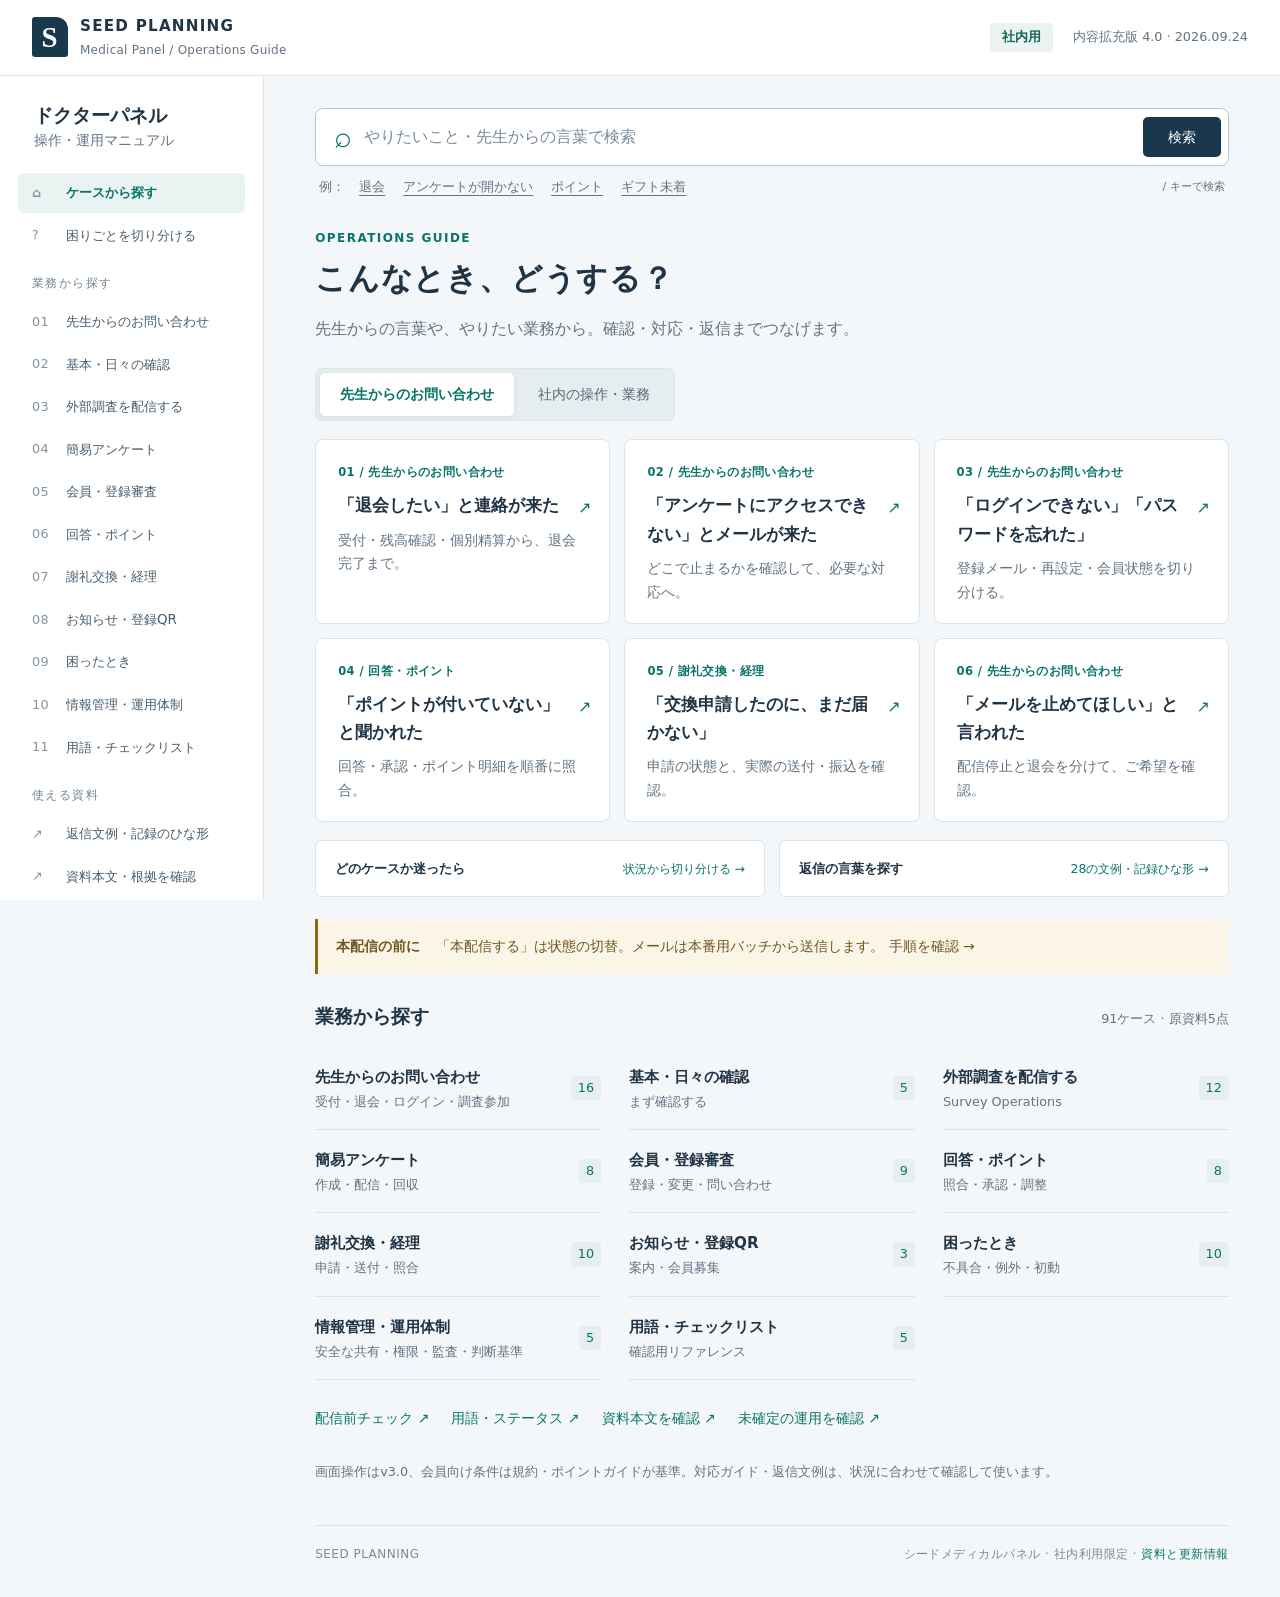
==== index.html @ 2ebb80e1 "Add files via upload" ====
<!doctype html>
<html lang="ja"><head><meta charset="utf-8"><meta name="viewport" content="width=device-width, initial-scale=1"><meta name="robots" content="noindex,nofollow"><meta name="referrer" content="no-referrer"><title>ドクターパネル｜社内操作・運用マニュアル</title><meta name="description" content="先生からの問い合わせと日々の業務を、確認・対応・返信・完了までつなぐ社内マニュアル。"><link rel="icon" type="image/svg+xml" href="data:image/svg+xml,%3Csvg xmlns='http://www.w3.org/2000/svg' viewBox='0 0 32 32'%3E%3Crect width='32' height='32' rx='7' fill='%231b3549'/%3E%3Cpath d='M7 8h7l2 2 2-2h7v17h-7l-2 2-2-2H7z' fill='white'/%3E%3C/svg%3E"><link rel="stylesheet" href="styles.css?v=4"><script src="content.js?v=4" defer></script><script src="sources.js?v=4" defer></script><script src="app.js?v=4" defer></script></head>
<body><a class="skip" href="#main">本文へ移動</a><header class="topbar"><a href="#" class="brand"><span class="brand-mark" aria-hidden="true">S</span><span>SEED PLANNING<small>Medical Panel / Operations Guide</small></span></a><div class="topright"><span class="internal">社内用</span><span class="version">内容拡充版 4.0 · 2026.09.24</span><button id="menu" class="iconbutton" aria-label="業務メニューを開く" aria-controls="sidebar" aria-expanded="false">☰</button></div></header>
<button id="menu-shade" aria-label="メニューを閉じる" hidden></button><aside class="sidebar" id="sidebar"><a class="manual-title" href="#">ドクターパネル<small>操作・運用マニュアル</small></a><nav aria-label="業務別メニュー" id="nav"></nav><div class="side-bottom"><a href="#case=incident">問題発生時の初動 <span>↗</span></a><button id="about">このマニュアルについて</button><span>Medical Business Unit<br>画面基準：2026.09.19</span></div></aside>
<main id="main" tabindex="-1"><div class="searchbar"><form id="search-form" role="search"><span aria-hidden="true">⌕</span><label class="sr" for="search">ケース・文例・資料本文を検索</label><input id="search" type="search" placeholder="やりたいこと・先生からの言葉で検索" autocomplete="off"><button type="submit">検索</button></form><div class="search-examples">例：<button data-query="退会">退会</button><button data-query="アンケート 開かない">アンケートが開かない</button><button data-query="ポイント">ポイント</button><button data-query="ギフト 届かない">ギフト未着</button><span class="shortcut">/ キーで検索</span></div></div><div id="content"></div><footer>SEED PLANNING <span>シードメディカルパネル · 社内利用限定 · <a href="#sources">資料と更新情報</a></span></footer></main>
<dialog id="image-dialog" aria-labelledby="image-caption"><div class="dialog-toolbar"><p id="image-caption"></p><div><button id="zoom">原寸で見る</button><button id="close-image" aria-label="画像を閉じる">閉じる ×</button></div></div><div id="image-scroll"><img id="large-image" alt=""></div></dialog>
<dialog id="about-dialog" aria-labelledby="about-heading"><button id="close-about" class="close-about">閉じる ×</button><h2 id="about-heading">このマニュアルについて</h2><p>「こういう連絡が来た」「この作業をしたい」から、確認・対応・返信・完了までを探すための社内マニュアルです。</p><dl><dt>会員向けの条件</dt><dd>利用規約・ポイント利用ガイドライン（2026.05.09改定）を根拠とします。</dd><dt>操作手順</dt><dd>管理画面操作マニュアルv3.0（2026.09.19）を基準としています。本番画面が異なる場合は操作を止めて確認してください。</dd><dt>運用ガイド・返信文例</dt><dd>資料を横断して編集した対応手順・文例です。新たな社内規程や、未確認のシステム機能を確定するものではありません。個別判断が必要な点は各ケースと「要確認事項」に表示しています。</dd><dt>背景資料</dt><dd>運用・管理マニュアルDraft v0.1（2026.05.10、以前共有の版）。未確定案を含み、現在の画面・正式ルールに優先しません。</dd><dt>画面例と機密情報</dt><dd>操作画像は開発環境の例です。画面内の件数・氏名・額・URLは本番の実績や標準値ではありません。このサイトは社内利用限定です。</dd><dt>このサイトの機能</dt><dd>閲覧・検索・文例コピー・印刷のみ。会員システムの操作、メール送信、実際の退会やポイント処理は行いません。入力内容やチェック状態は保存しません。</dd></dl><p><a href="#sources" class="text-link" id="about-sources">資料・根拠を確認する →</a></p></dialog><div id="toast" role="status" aria-live="polite"></div><noscript>このマニュアルの検索・表示にはJavaScriptが必要です。元資料はZIP内のsourcesフォルダーに収録されています。</noscript></body></html>
---- styles.css ----
:root{--navy:#19384d;--ink:#203446;--teal:#087568;--muted:#627383;--line:#dce4e9;--bg:#f4f7f9;--gold:#946513;--red:#a43d3d;--side:264px;--head:76px;font-family:"Noto Sans JP","Yu Gothic UI","Meiryo",system-ui,sans-serif;color:var(--ink);font-size:16px;line-height:1.75}*{box-sizing:border-box}body{margin:0;background:var(--bg)}a{color:inherit;text-decoration:none}button,input{font:inherit}button,a,input{touch-action:manipulation}button{cursor:pointer}button{border:0;background:none;color:inherit}a:focus-visible,button:focus-visible,input:focus-visible{outline:3px solid #c39328;outline-offset:4px}button:hover,a:hover{color:var(--teal)}.topbar{height:var(--head);background:white;border-bottom:1px solid var(--line);display:flex;align-items:center;justify-content:space-between;padding:0 32px;position:fixed;inset:0 0 auto;z-index:30}.brand{display:flex;gap:12px;align-items:center;font-weight:750;letter-spacing:.08em;font-size:.95rem;line-height:1.4}.brand small{display:block;font-size:.75rem;font-weight:400;letter-spacing:.02em;color:var(--muted);margin-top:4px}.brand-mark{display:grid;place-items:center;width:36px;height:40px;background:var(--navy);color:white;border-radius:3px 12px 3px 3px;font-family:Georgia,serif;font-size:1.8rem}.topright{display:flex;align-items:center;gap:20px}.internal{font-size:.8rem;background:#eaf3f0;color:#176455;padding:3px 12px;border-radius:4px;font-weight:700}.version{font-size:.8rem;color:var(--muted)}.iconbutton{display:none;font-size:1.5rem}.sidebar{position:fixed;top:var(--head);bottom:0;width:var(--side);background:white;border-right:1px solid var(--line);padding:30px 18px 20px;overflow:auto;display:flex;flex-direction:column;z-index:20}.manual-title{font-size:1.18rem;font-weight:750;line-height:1.55;padding:0 16px 26px}.manual-title small{display:block;font-size:.85rem;font-weight:500;color:var(--muted)}nav a{display:flex;align-items:center;gap:12px;padding:10px 14px;margin:3px 0;border-radius:6px;font-size:.875rem;color:#475d6f}nav a.active{background:#e9f3f1;color:var(--teal);font-weight:700}nav a:hover{background:var(--bg)}.nav-icon{font-size:.8rem;letter-spacing:.02em;color:#84939e;width:22px}.nav-heading{color:#748491;font-size:.75rem;padding:20px 14px 5px;letter-spacing:.12em}.side-bottom{margin-top:auto;padding:30px 14px 0;display:grid;gap:12px;font-size:.875rem}.side-bottom a{padding:12px 0;border-top:1px solid var(--line);color:var(--red)}.side-bottom a span{float:right}.side-bottom button{text-align:left;padding:0;color:var(--muted);font-size:.8rem}.side-bottom>span{color:#87939c;font-size:.75rem}main{margin:var(--head) 0 0 var(--side);padding:32px clamp(24px,4vw,64px);min-height:calc(100vh - var(--head))}.searchbar{max-width:1320px;margin:auto auto 30px}.searchbar form{display:flex;align-items:center;gap:12px;background:white;border:1px solid #b8cbd3;border-radius:8px;padding:7px 7px 7px 18px;box-shadow:0 3px 9px #1c3e4e05}.searchbar form>span{font-size:1.9rem;line-height:1;color:var(--teal)}input[type=search]{background:transparent;width:100%;min-width:0;padding:7px 0;border:0;outline:none;color:var(--ink)}input::placeholder{color:#7b8b98}.searchbar form:focus-within{outline:2px solid var(--teal);outline-offset:2px}.searchbar form button{background:var(--navy);color:white;white-space:nowrap;padding:8px 25px;border-radius:5px;font-size:.875rem}.search-examples{display:flex;align-items:center;flex-wrap:wrap;gap:10px;font-size:.8rem;color:var(--muted);padding:10px 4px 0}.search-examples button{padding:0 4px;text-decoration:underline;text-underline-offset:4px}#content{max-width:1320px;margin:auto}.eyebrow{color:var(--teal);font-size:.75rem;letter-spacing:.12em;font-weight:700;margin:0 0 6px}h1{font-size:clamp(1.6rem,2.4vw,2.15rem);line-height:1.55;letter-spacing:.025em;margin:0 0 12px;font-weight:750}h2{font-size:1.2rem;line-height:1.6;margin:0}h3{font-size:1.05rem;line-height:1.7}.intro{margin:0;color:var(--muted)}.section-head{display:flex;align-items:baseline;justify-content:space-between;gap:16px;margin:28px 0 14px}.section-head>span,.section-head>a{font-size:.8rem;color:var(--muted)}.featured-grid{display:grid;grid-template-columns:repeat(3,minmax(0,1fr));gap:14px}.feature-card{background:white;border:1px solid var(--line);border-radius:8px;padding:22px 22px 18px;display:flex;flex-direction:column;min-height:165px;position:relative;transition:border-color .15s,transform .15s}.feature-card:hover{border-color:var(--teal);transform:translateY(-2px)}.card-number{font-size:.8rem;font-weight:700;letter-spacing:.1em;color:var(--teal);margin-bottom:10px}.feature-card h3{margin:0 22px 8px 0;font-size:1.05rem}.feature-card p{font-size:.875rem;color:var(--muted);margin:0;line-height:1.7}.card-arrow{position:absolute;right:18px;top:58px;color:var(--teal)}.rule-strip{margin-top:22px;border-left:3px solid var(--gold);background:#fbf5e7;padding:14px 18px;display:flex;gap:16px;align-items:baseline;font-size:.875rem;color:#705621}.rule-strip strong{white-space:nowrap}.category-grid{display:grid;grid-template-columns:repeat(3,minmax(0,1fr));gap:0 28px}.category-link{padding:16px 0;border-bottom:1px solid var(--line);display:flex;justify-content:space-between;align-items:center}.category-link strong{font-size:.95rem;font-weight:600}.category-link small{display:block;color:var(--muted);font-size:.8rem}.category-link>span{font-size:.8rem;color:var(--teal);background:#e6efee;border-radius:4px;padding:1px 7px}.quick-bottom{display:flex;gap:22px;flex-wrap:wrap;font-size:.875rem;margin-top:26px;color:var(--teal)}footer{max-width:1320px;margin:42px auto 0;padding-top:18px;border-top:1px solid var(--line);display:flex;justify-content:space-between;gap:16px;font-size:.75rem;color:#7b8b98;letter-spacing:.04em}.breadcrumb{display:flex;flex-wrap:wrap;gap:10px;font-size:.8rem;color:var(--muted);margin-bottom:22px}.breadcrumb a{color:var(--teal)}.results-heading{margin-bottom:24px}.results-heading p{color:var(--muted);font-size:.9rem}.result-list{background:white;border:1px solid var(--line);border-radius:8px;overflow:hidden}.result-row{display:block;padding:22px 26px;border-bottom:1px solid var(--line)}.result-row:last-child{border-bottom:0}.result-row:hover{background:#f7fbfa}.result-row h2{font-size:1.05rem;margin:3px 0 8px}.result-row p{margin:0;color:var(--muted);font-size:.875rem}.result-cat{font-size:.75rem;color:var(--teal)}mark{background:#fff0ad;color:inherit}.empty{padding:36px;border:1px dashed #b8cbd3;border-radius:8px;background:white}.empty p{color:var(--muted)}.empty a{color:var(--teal);text-decoration:underline}.article-layout{display:grid;grid-template-columns:minmax(0,1fr) 200px;gap:32px;align-items:start}.article{min-width:0}.article-header{margin-bottom:28px}.article-header h1{font-size:clamp(1.55rem,2.4vw,2rem)}.article-category{color:var(--teal);font-size:.8rem;font-weight:700;margin-bottom:10px}.answer{background:#e9f3f0;border-left:4px solid var(--teal);padding:20px 24px;border-radius:0 6px 6px 0;font-size:1.05rem;line-height:1.9;margin-top:22px}.answer strong{display:block;font-size:.8rem;color:var(--teal);margin-bottom:6px}.path{font-size:.875rem;color:var(--muted);margin:16px 0 0;line-height:1.8}.path b{color:var(--ink);margin-right:10px}.screen-note{font-size:.8rem;color:var(--muted);margin:14px 0 0}.article-body{background:white;border:1px solid var(--line);border-radius:8px;padding:clamp(20px,3vw,38px)}.article-body h2{border-bottom:1px solid var(--line);padding-bottom:12px;margin:36px 0 18px;scroll-margin-top:95px}.article-body h2:first-child{margin-top:0}.article-body h3{color:var(--teal);margin:24px 0 10px}.article-body p{margin:16px 0;font-size:1rem;line-height:1.95}.note{padding:16px 18px;border-radius:5px;margin:20px 0;font-size:.93rem;line-height:1.9;background:#edf3f7;border-left:3px solid #3b607a}.note strong{display:block;font-size:.75rem;letter-spacing:.06em;margin-bottom:5px}.note.important{border-color:var(--red);background:#fcf1f0;color:#833a36}.note.rule{border-color:var(--teal);background:#edf6f2;color:#245f54}.note.tip{border-color:var(--gold);background:#fcf7e9;color:#785c24}.table-wrap{overflow-x:auto;margin:20px 0;border:1px solid var(--line);border-radius:5px}table{border-collapse:collapse;width:100%;font-size:.875rem;line-height:1.85}th{background:var(--navy);color:white;text-align:left;font-weight:600}th,td{padding:12px 15px;vertical-align:top;min-width:110px;border-bottom:1px solid var(--line)}td:first-child{font-weight:600;min-width:130px;width:28%}tr:last-child td{border-bottom:0}tbody tr:nth-child(even){background:#f7f9fa}figure{margin:24px 0}figure button{display:block;width:100%;padding:14px;background:#f5f7f9;border:1px solid var(--line);border-radius:6px;position:relative}figure img{display:block;max-width:100%;height:auto;margin:auto;max-height:680px;object-fit:contain}figcaption{font-size:.8rem;color:var(--muted);margin-top:9px;line-height:1.7}.enlarge{position:absolute;bottom:7px;right:7px;background:white;padding:2px 8px;border:1px solid var(--line);border-radius:4px;font-size:.75rem;color:var(--teal)}.steps{list-style:none;padding:0;margin:20px 0;counter-reset:step}.steps li{position:relative;padding:0 0 18px 42px;line-height:1.9;counter-increment:step}.steps li:before{content:counter(step);position:absolute;left:0;top:1px;width:28px;height:28px;display:grid;place-items:center;background:#e7f1ee;color:var(--teal);border-radius:50%;font-weight:700;font-size:.85rem}.steps li:last-child{padding-bottom:0}.check{display:flex;align-items:flex-start;gap:11px;padding:12px 0;border-bottom:1px solid #edf0f2;font-size:.95rem;cursor:pointer}.check input{width:18px;height:18px;margin-top:6px;flex-shrink:0;accent-color:var(--teal)}.check:has(input:checked){color:var(--muted)}.check:has(input:checked) span{text-decoration:line-through}.contents{position:sticky;top:106px;border-left:1px solid var(--line);padding-left:20px;font-size:.8rem}.contents strong{display:block;margin-bottom:12px;color:var(--muted);font-size:.75rem;letter-spacing:.08em}.contents a{display:block;padding:7px 0;color:#657a89;line-height:1.8}.contents a:hover{color:var(--teal)}.source{font-size:.8rem;color:var(--muted);margin:22px 0}.related{margin-top:30px}.related-links{display:grid;gap:10px;margin-top:14px}.related-links a{background:white;border:1px solid var(--line);padding:14px 18px;border-radius:5px;font-size:.9rem}.related-links a span{float:right;color:var(--teal)}.article-tools{display:flex;gap:16px;margin-top:22px;font-size:.8rem;color:var(--teal)}.article-tools button{padding:0}.article-tools a{padding:0}pre{overflow:auto;background:#17384a;color:#e5f3f5;padding:20px;border-radius:5px;line-height:1.8;font-size:.9rem}dialog{border:0;border-radius:10px;padding:0;box-shadow:0 20px 100px #10253150;color:var(--ink)}dialog::backdrop{background:#102331c9}#image-dialog{width:94vw;max-width:1600px;height:90vh;max-height:90vh}.dialog-toolbar{display:flex;gap:16px;justify-content:space-between;align-items:center;padding:12px 20px;border-bottom:1px solid var(--line);background:white;position:sticky;top:0}.dialog-toolbar p{font-size:.875rem;margin:0}.dialog-toolbar>div{display:flex;gap:14px;flex-shrink:0}.dialog-toolbar button{font-size:.8rem;border:1px solid var(--line);padding:5px 10px;border-radius:4px}#image-scroll{height:calc(100% - 67px);overflow:auto;padding:24px;background:#edf1f3;text-align:center}#large-image{max-width:100%;height:auto;display:block;margin:auto}#large-image.actual{max-width:none}#about-dialog{max-width:660px;width:92vw;padding:32px;max-height:86vh;overflow:auto}.close-about{float:right;color:var(--muted);font-size:.8rem}#about-dialog h2{margin:30px 0 18px}dl{margin:24px 0}dt{font-size:.85rem;font-weight:700;color:var(--teal);margin-top:20px}dd{margin:6px 0;font-size:.93rem}.muted{color:var(--muted);font-size:.8rem}.skip{position:fixed;top:-80px;left:20px;background:white;z-index:100;padding:12px}.skip:focus{top:10px}.sr{position:absolute;width:1px;height:1px;overflow:hidden;clip:rect(0,0,0,0)}
@media(min-width:1700px){:root{--side:286px}main{padding-left:70px;padding-right:70px}.feature-card{min-height:180px}}
@media(max-width:1180px){:root{--side:235px}.article-layout{grid-template-columns:minmax(0,1fr)}.contents{position:static;grid-row:1;border-left:0;background:#eaf0f3;padding:14px 18px;border-radius:6px;display:flex;flex-wrap:wrap;gap:4px 16px}.contents strong{width:100%;margin:0}.contents a{padding:3px 0}.featured-grid{grid-template-columns:repeat(2,minmax(0,1fr))}.category-grid{grid-template-columns:repeat(2,minmax(0,1fr))}}
@media(max-width:800px){:root{--head:68px}.topbar{padding:0 18px}.brand small{font-size:.7rem}.version{display:none}.iconbutton{display:block}.topright{gap:12px}.sidebar{transform:translateX(-100%);transition:transform .15s;width:285px;box-shadow:12px 0 30px #16324710}.sidebar.open{transform:translateX(0)}main{margin-left:0;padding:24px 20px}.searchbar{margin-bottom:24px}.searchbar form button{padding:9px 14px}.searchbar input{font-size:.9rem}.rule-strip{display:block}.rule-strip strong{display:block;margin-bottom:5px}.article-body{padding:22px 18px}.article-layout{gap:20px}.answer{padding:16px 18px;font-size:1rem}.contents{font-size:.8rem}footer{display:block}footer span{display:block;margin-top:4px}.dialog-toolbar{align-items:flex-start;flex-direction:column;gap:8px}#image-scroll{height:calc(100% - 120px)}.section-head{margin-top:24px}}
@media(max-width:480px){.featured-grid{grid-template-columns:1fr}.feature-card{min-height:0;padding:18px 20px}.card-number{margin-bottom:5px}.card-arrow{top:43px}.category-grid{grid-template-columns:1fr}.brand{font-size:.8rem}.internal{padding:2px 8px}.search-examples{gap:5px}.searchbar form{gap:8px;padding-left:12px}.searchbar form button{padding:8px 11px}.result-row{padding:18px}.quick-bottom{gap:12px}.article-tools{flex-wrap:wrap}h1{font-size:1.5rem}.breadcrumb{font-size:.75rem}.article-body p{line-height:1.95}th,td{padding:10px;min-width:100px}}
@media print{.topbar,.sidebar,.searchbar,.contents,.article-tools,footer,.related{display:none!important}main{margin:0;padding:0}.article-layout{display:block}.article-body{border:0;padding:0}.article-header{margin-top:0}body{background:white;font-size:11pt}figure{break-inside:avoid}figure img{max-height:650px}.enlarge{display:none}h2,h3{break-after:avoid}.note{break-inside:avoid}.table-wrap{overflow:visible}a{color:inherit}.answer{background:#f1f6f4}}
/* v4: retain the original navy/green layout; add progressive disclosure. */
:root{font-family:"Noto Sans CJK JP","Noto Sans JP","Yu Gothic UI","Meiryo",system-ui,sans-serif}.sidebar{padding-top:25px}.manual-title{padding-bottom:19px}.sidebar #nav a{padding-top:8px;padding-bottom:8px;font-size:.84rem}.sidebar .nav-heading{padding-top:15px}.sidebar .side-bottom{padding-top:20px}.sidebar .nav-icon{flex-shrink:0}.shortcut{margin-left:auto;font-size:.7rem;color:var(--muted)}.mode-switch{display:inline-flex;gap:4px;padding:4px;background:#e6edef;border:1px solid var(--line);border-radius:7px;margin:25px 0 18px}.mode-switch button{padding:9px 20px;font-size:.9rem;border-radius:5px;color:#526a75}.mode-switch button[aria-pressed=true]{background:white;color:var(--teal);font-weight:700;box-shadow:0 1px 4px #16344815}.feature-card{min-height:168px}.card-number{letter-spacing:.035em;font-size:.72rem}.card-arrow{top:54px}.feature-card h3{font-size:1.04rem;line-height:1.7}.assist-strip{display:grid;grid-template-columns:1fr 1fr;gap:14px;margin:18px 0}.assist-strip a{display:flex;align-items:center;justify-content:space-between;gap:15px;border:1px solid var(--line);border-radius:6px;padding:16px 19px;background:white;font-size:.84rem}.assist-strip span{font-size:.78rem;color:var(--teal)}.rule-strip{line-height:1.9}.home-note{font-size:.8rem;color:var(--muted);margin-top:30px}.badge{display:inline-block;font-size:.68rem;font-weight:500;padding:2px 8px;border:1px solid #cbded8;background:#eff6f3;color:#326956;border-radius:4px;vertical-align:middle}.badge.review{background:#fcf6e7;color:#79581b;border-color:#e8dbb4}.article-category .badge{margin-left:10px}.result-meta{display:flex;gap:12px;align-items:center;flex-wrap:wrap}.result-row{padding:20px 25px}.article-body h2{scroll-margin-top:96px}.article-tools a{color:var(--teal)}.article-tools{flex-wrap:wrap;line-height:1.8}.contents{max-height:calc(100vh - 135px);overflow:auto;scrollbar-width:thin}.contents a{margin:0}.article-body tbody tr:nth-child(even){background:white}.table-wrap td{overflow-wrap:anywhere}.table-wrap th{min-width:100px}.case-sources{margin:30px 0;scroll-margin-top:100px}.case-sources h2{font-size:1.05rem}.case-sources>p{font-size:.8rem;color:var(--muted);margin:7px 0 13px}.source-links{display:flex;flex-wrap:wrap;gap:9px}.source-links a{display:flex;flex-direction:column;background:white;border:1px solid var(--line);border-radius:5px;padding:9px 13px;max-width:100%;font-size:.78rem}.source-links span{color:var(--muted);font-size:.7rem}.source-links strong{font-weight:500;color:var(--teal)}.reply-section{scroll-margin-top:96px}.template-box{border:1px solid #cfdedc;border-radius:6px;margin:12px 0;background:white;overflow:hidden;break-inside:auto}.template-box summary{padding:15px 17px;cursor:pointer;font-weight:600;color:var(--teal);font-size:.92rem}.template-box summary small{display:inline-block;margin-left:10px;font-size:.7rem;font-weight:400;color:var(--muted)}.template-box summary:hover{background:#f4f9f7}.template-inside{border-top:1px solid var(--line);padding:16px 19px}.template-use{font-size:.82rem!important;color:#5e685b;background:#faf8ef;padding:10px 13px;margin:0 0 14px!important;line-height:1.8!important}.template-actions{display:flex;gap:10px;flex-wrap:wrap;margin:12px 0}.template-actions button{font-size:.78rem;border:1px solid #afc9c2;background:#f0f7f4;border-radius:5px;padding:7px 12px;color:var(--teal)}.template-subject{font-size:.9rem!important;font-weight:600;margin:16px 0!important}.template-body{white-space:pre-wrap;overflow-wrap:anywhere;font-size:.93rem;line-height:2;background:#f6f8f9;padding:20px;border-radius:4px;user-select:text}.template-caution{font-size:.76rem!important;color:var(--muted);line-height:1.8!important;margin-bottom:0!important}.small-muted{font-size:.84rem!important;color:var(--muted)}.calc{background:#f1f7f5;border:1px solid #cfdfd8;border-radius:6px;padding:20px}.calc label{font-size:.9rem;display:block}.calc-input{display:flex;align-items:center;gap:10px;margin:12px 0}.calc input{width:min(230px,70%);padding:10px 12px;border:1px solid #9fbcb3;border-radius:5px;background:white;color:var(--ink)}.calc p{font-size:.94rem!important;margin:12px 0!important;color:#20594e}.calc small{font-size:.75rem;color:var(--muted)}.text-link{color:var(--teal);text-decoration:underline;text-underline-offset:4px}.tabs{display:flex;gap:10px;flex-wrap:wrap;margin:20px 0}.tabs a{border:1px solid var(--line);border-radius:5px;padding:9px 15px;background:white;font-size:.85rem}.tabs a.selected{background:#e8f2ee;border-color:#82afa0;color:var(--teal);font-weight:600}.tabs span{font-size:.75rem;margin-left:7px}.triage-grid{display:grid;grid-template-columns:1fr 1fr;gap:20px;margin-top:27px}.triage-card{background:white;border:1px solid var(--line);border-radius:7px;padding:23px}.triage-card>p{font-size:.85rem;color:var(--muted);margin:9px 0 16px}.triage-card a{display:flex;gap:15px;justify-content:space-between;padding:13px 0;border-top:1px solid var(--line);font-size:.9rem}.triage-card a span{flex-shrink:0;color:var(--teal)}.template-list{background:white;border:1px solid var(--line);border-radius:6px}.template-list a{padding:16px 22px;display:flex;justify-content:space-between;align-items:center;gap:15px;border-bottom:1px solid var(--line);font-size:.91rem}.template-list a:last-child{border:0}.template-list span{font-size:.75rem;color:var(--teal);flex-shrink:0}.reading-width{max-width:920px}.source-priority{padding:20px 23px;border-left:3px solid var(--teal);border-radius:4px;background:#eaf3ef;margin:24px 0}.source-priority p{font-size:.91rem;margin:6px 0}.source-priority>a{font-size:.83rem;color:var(--teal)}.source-grid{display:grid;grid-template-columns:1fr 1fr;gap:18px}.source-card{padding:23px;background:white;border:1px solid var(--line);border-radius:7px;min-width:0}.source-card h2{margin-top:12px}.source-card p{font-size:.84rem;color:var(--muted);margin:7px 0 18px}.source-card small{font-size:.7rem;display:block;color:var(--muted);margin-top:15px;overflow-wrap:anywhere}.source-card-links{display:flex;gap:20px;font-size:.85rem;color:var(--teal)}.source-card-links a:last-child{color:var(--muted);font-size:.8rem}.source-reading{max-width:1020px}.source-reading-toolbar{display:flex;flex-wrap:wrap;gap:20px;font-size:.85rem;color:var(--teal);margin:20px 0}.source-reading .article-tools{margin-bottom:20px}.source-toc{border:1px solid var(--line);background:white;border-radius:6px;overflow:hidden}.source-toc a{display:flex;gap:20px;align-items:center;justify-content:space-between;padding:15px 21px;border-bottom:1px solid var(--line);font-size:.9rem}.source-toc a:last-child{border-bottom:0}.source-toc small{font-size:.73rem;flex-shrink:0;color:var(--muted)}.issue-list{display:grid;grid-template-columns:1fr 1fr;gap:18px;margin-top:25px}.issue-card{background:white;border:1px solid var(--line);border-radius:7px;padding:23px}.issue-heading{display:flex;justify-content:space-between;align-items:center;margin-bottom:12px}.issue-heading>small{color:var(--muted);font-size:.75rem}.issue-card h2{font-size:1.05rem}.issue-card p,.issue-card dd{font-size:.87rem;line-height:1.9}.issue-card dl{margin:15px 0}.issue-card dt{margin-top:12px;font-size:.77rem}.issue-card a{font-size:.83rem}.issue-card p{color:#516577}#toast{position:fixed;bottom:22px;left:50%;transform:translate(-50%,20px);background:var(--navy);color:white;padding:12px 23px;border-radius:7px;box-shadow:0 8px 25px #0002;font-size:.82rem;z-index:90;opacity:0;pointer-events:none;transition:all .15s;width:max-content;max-width:90vw}#toast.visible{opacity:1;transform:translate(-50%,0)}#menu-shade{position:fixed;inset:var(--head) 0 0;background:#19384d55;z-index:19;padding:0}summary:focus-visible{outline:3px solid #c39328;outline-offset:-4px}[hidden]{display:none!important}.source-toc a:hover,.template-list a:hover{background:#f5f9f7}footer a{color:var(--teal)}
@media(min-width:801px){#menu-shade{display:none!important}}@media(max-width:1180px){.assist-strip a{display:block}.assist-strip strong,.assist-strip span{display:block}.assist-strip span{margin-top:4px}.contents{max-height:none;overflow:visible}.source-grid{grid-template-columns:1fr}.article-header h1{font-size:1.75rem}.issue-list{grid-template-columns:1fr}}
@media(max-width:800px){body.menu-open{overflow:hidden}.sidebar #nav a{padding-top:9px;padding-bottom:9px}.sidebar .side-bottom{padding-bottom:20px}.triage-grid{grid-template-columns:1fr}.mode-switch{display:flex}.mode-switch button{flex:1;padding:10px;font-size:.83rem}.shortcut{display:none}.source-grid{grid-template-columns:1fr}.article-header h1{font-size:1.55rem}.badge{font-size:.65rem}.template-inside{padding:14px}.template-body{padding:16px}.template-list a{align-items:flex-start}.template-list span{font-size:.68rem}.source-toc a{gap:10px;padding:14px}.source-toc small{font-size:.65rem}.article-category .badge{margin-left:4px}.assist-strip{gap:10px}.assist-strip a{padding:13px}.source-card{padding:20px}.home-note{line-height:1.8}.rule-strip strong{margin-bottom:4px}.source-links a{width:100%}}
@media(max-width:480px){.feature-card{min-height:0}.mode-switch{margin-top:22px}.feature-card h3{font-size:1rem}.assist-strip{grid-template-columns:1fr}.assist-strip a{display:flex}.assist-strip span{margin-top:0}.triage-card{padding:20px}.template-list a{display:block}.template-list span{display:block;margin-top:5px}.source-toc small{display:none}.template-box summary{font-size:.85rem}.template-box summary small{margin-left:5px}.article-tools{gap:10px 16px}.article-category{line-height:2}.calc{padding:15px}.source-card-links{gap:14px}}
@media print{.breadcrumb,.template-actions,.source-reading-toolbar,.template-caution,#toast,#menu-shade,.mode-switch,.tabs{display:none!important}.article-body{border:0}.template-box{border:1px solid #ccc}.template-box:not([open]){display:none}.source-links a{border:0;padding:0}.case-sources{break-inside:avoid}.contents{display:none!important}a[href]:after{content:none}.source-reading{max-width:none}.template-body{background:white;padding:8px 0;font-size:10pt}.article-body h2{border:0}th{background:#e8eef1!important;color:#203446!important}figure img{max-height:700px}.issue-list,.source-grid{display:block}.issue-card,.source-card{break-inside:avoid;margin-bottom:20px}}
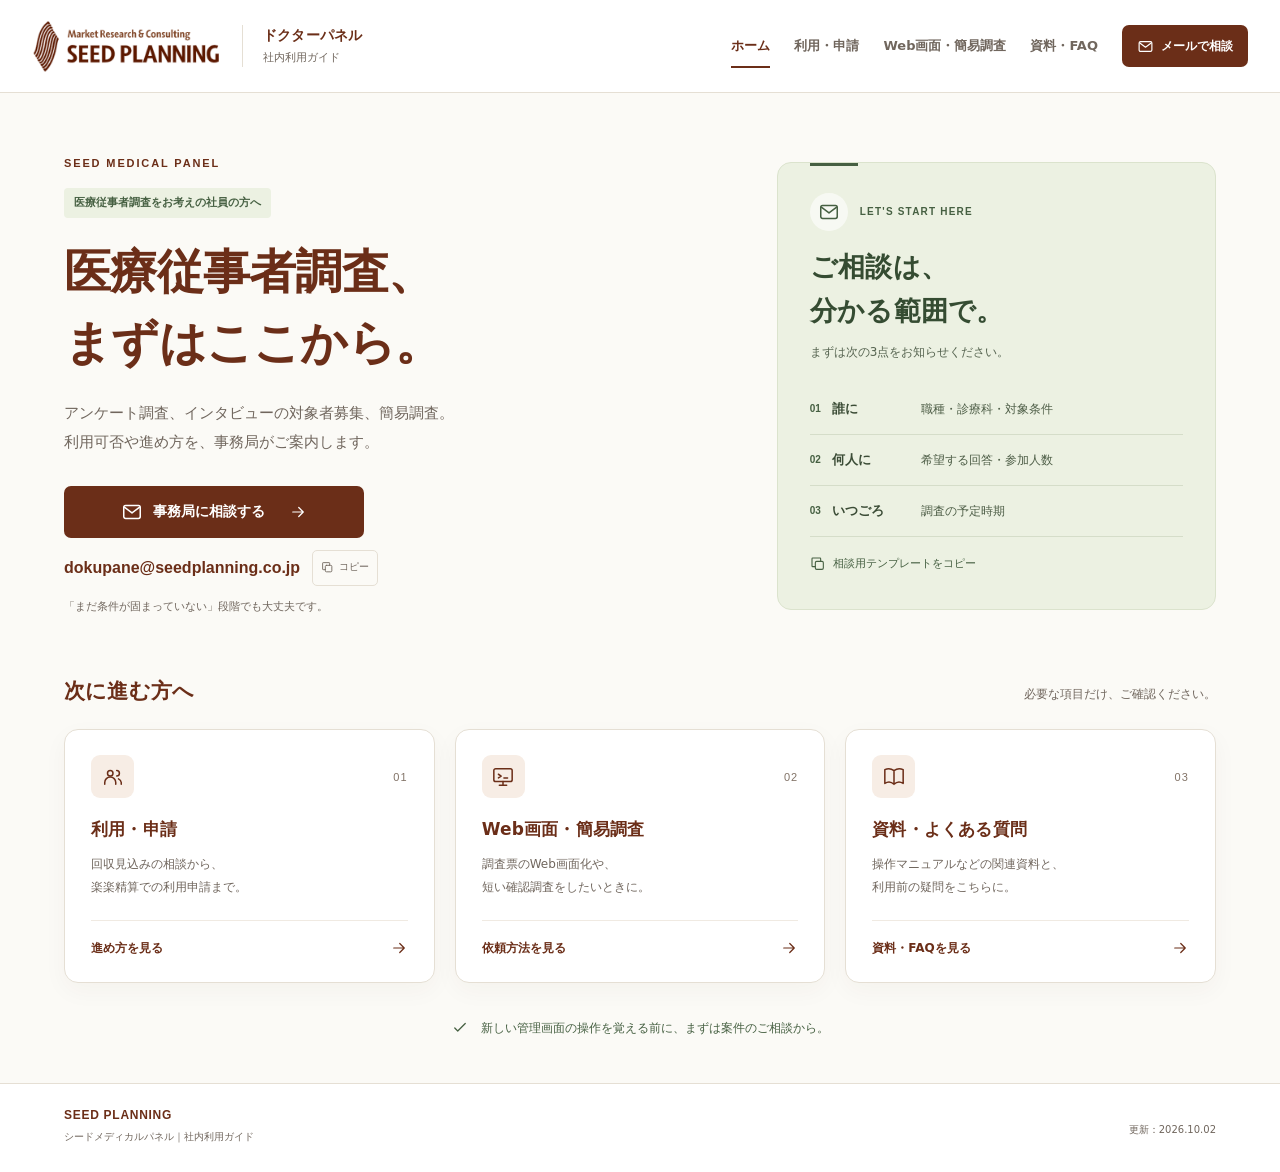
==== commit a32b9067: "Add files via upload" ====
--- a/index.html
+++ b/index.html
@@ -1,7 +1,31 @@
 <!doctype html>
-<html lang="ja"><head><meta charset="utf-8"><meta name="viewport" content="width=device-width, initial-scale=1"><meta name="robots" content="noindex,nofollow"><meta name="referrer" content="no-referrer"><title>ドクターパネル｜社内操作・運用マニュアル</title><meta name="description" content="先生からの問い合わせと日々の業務を、確認・対応・返信・完了までつなぐ社内マニュアル。"><link rel="icon" type="image/svg+xml" href="data:image/svg+xml,%3Csvg xmlns='http://www.w3.org/2000/svg' viewBox='0 0 32 32'%3E%3Crect width='32' height='32' rx='7' fill='%231b3549'/%3E%3Cpath d='M7 8h7l2 2 2-2h7v17h-7l-2 2-2-2H7z' fill='white'/%3E%3C/svg%3E"><link rel="stylesheet" href="styles.css?v=4"><script src="content.js?v=4" defer></script><script src="sources.js?v=4" defer></script><script src="app.js?v=4" defer></script></head>
-<body><a class="skip" href="#main">本文へ移動</a><header class="topbar"><a href="#" class="brand"><span class="brand-mark" aria-hidden="true">S</span><span>SEED PLANNING<small>Medical Panel / Operations Guide</small></span></a><div class="topright"><span class="internal">社内用</span><span class="version">内容拡充版 4.0 · 2026.09.24</span><button id="menu" class="iconbutton" aria-label="業務メニューを開く" aria-controls="sidebar" aria-expanded="false">☰</button></div></header>
-<button id="menu-shade" aria-label="メニューを閉じる" hidden></button><aside class="sidebar" id="sidebar"><a class="manual-title" href="#">ドクターパネル<small>操作・運用マニュアル</small></a><nav aria-label="業務別メニュー" id="nav"></nav><div class="side-bottom"><a href="#case=incident">問題発生時の初動 <span>↗</span></a><button id="about">このマニュアルについて</button><span>Medical Business Unit<br>画面基準：2026.09.19</span></div></aside>
-<main id="main" tabindex="-1"><div class="searchbar"><form id="search-form" role="search"><span aria-hidden="true">⌕</span><label class="sr" for="search">ケース・文例・資料本文を検索</label><input id="search" type="search" placeholder="やりたいこと・先生からの言葉で検索" autocomplete="off"><button type="submit">検索</button></form><div class="search-examples">例：<button data-query="退会">退会</button><button data-query="アンケート 開かない">アンケートが開かない</button><button data-query="ポイント">ポイント</button><button data-query="ギフト 届かない">ギフト未着</button><span class="shortcut">/ キーで検索</span></div></div><div id="content"></div><footer>SEED PLANNING <span>シードメディカルパネル · 社内利用限定 · <a href="#sources">資料と更新情報</a></span></footer></main>
-<dialog id="image-dialog" aria-labelledby="image-caption"><div class="dialog-toolbar"><p id="image-caption"></p><div><button id="zoom">原寸で見る</button><button id="close-image" aria-label="画像を閉じる">閉じる ×</button></div></div><div id="image-scroll"><img id="large-image" alt=""></div></dialog>
-<dialog id="about-dialog" aria-labelledby="about-heading"><button id="close-about" class="close-about">閉じる ×</button><h2 id="about-heading">このマニュアルについて</h2><p>「こういう連絡が来た」「この作業をしたい」から、確認・対応・返信・完了までを探すための社内マニュアルです。</p><dl><dt>会員向けの条件</dt><dd>利用規約・ポイント利用ガイドライン（2026.05.09改定）を根拠とします。</dd><dt>操作手順</dt><dd>管理画面操作マニュアルv3.0（2026.09.19）を基準としています。本番画面が異なる場合は操作を止めて確認してください。</dd><dt>運用ガイド・返信文例</dt><dd>資料を横断して編集した対応手順・文例です。新たな社内規程や、未確認のシステム機能を確定するものではありません。個別判断が必要な点は各ケースと「要確認事項」に表示しています。</dd><dt>背景資料</dt><dd>運用・管理マニュアルDraft v0.1（2026.05.10、以前共有の版）。未確定案を含み、現在の画面・正式ルールに優先しません。</dd><dt>画面例と機密情報</dt><dd>操作画像は開発環境の例です。画面内の件数・氏名・額・URLは本番の実績や標準値ではありません。このサイトは社内利用限定です。</dd><dt>このサイトの機能</dt><dd>閲覧・検索・文例コピー・印刷のみ。会員システムの操作、メール送信、実際の退会やポイント処理は行いません。入力内容やチェック状態は保存しません。</dd></dl><p><a href="#sources" class="text-link" id="about-sources">資料・根拠を確認する →</a></p></dialog><div id="toast" role="status" aria-live="polite"></div><noscript>このマニュアルの検索・表示にはJavaScriptが必要です。元資料はZIP内のsourcesフォルダーに収録されています。</noscript></body></html>+<html lang="ja"><head><meta charset="utf-8"><meta name="viewport" content="width=device-width, initial-scale=1"><meta name="robots" content="noindex, nofollow, noarchive"><meta name="referrer" content="no-referrer"><meta http-equiv="Content-Security-Policy" content="default-src 'none'; script-src 'self'; style-src 'self'; img-src 'self' data:; connect-src 'none'; font-src 'self'; object-src 'none'; base-uri 'self'; form-action 'none';"><meta name="description" content="ドクターパネルの利用相談は、dokupane@seedplanning.co.jpへ。"><meta name="theme-color" content="#6b2e18"><title>社内利用ガイド | シードメディカルパネル</title><link rel="icon" type="image/svg+xml" href="assets/favicon.svg"><link rel="stylesheet" href="assets/style.css"><script src="assets/site-config.js" defer></script><script src="assets/site.js" defer></script></head>
+<body data-page="home"><a class="skip-link" href="#main">本文へ移動</a>
+ <header class="site-header"><div class="header-inner">
+ <a class="brand" href="index.html" aria-label="ドクターパネル ホーム"><img src="assets/seed-logo.png" alt="SEED PLANNING" width="234" height="68"><span class="brand-text"><b>ドクターパネル</b><small>社内利用ガイド</small></span></a>
+ <button class="nav-toggle" type="button" aria-expanded="false" aria-controls="site-navigation" hidden>メニュー<span class="menu-lines" aria-hidden="true"></span></button>
+ <nav id="site-navigation" class="site-nav" aria-label="メインナビゲーション"><a href="index.html" aria-current="page">ホーム</a><a href="use.html">利用・申請</a><a href="survey.html">Web画面・簡易調査</a><a href="resources.html">資料・FAQ</a><a class="button button-header" href="mailto:dokupane@seedplanning.co.jp?subject=%E3%80%90%E3%83%89%E3%82%AF%E3%82%BF%E3%83%BC%E3%83%91%E3%83%8D%E3%83%AB%E7%9B%B8%E8%AB%87%E3%80%91" data-mail-topic="general"><svg class="icon " width="24" height="24" viewBox="0 0 24 24" fill="none" stroke="currentColor" stroke-width="1.65" stroke-linecap="round" stroke-linejoin="round" aria-hidden="true"><rect x="3" y="5" width="18" height="14" rx="2"/><path d="m4 7 8 6 8-6"/></svg><span>メールで相談</span><svg class="icon end-icon" width="24" height="24" viewBox="0 0 24 24" fill="none" stroke="currentColor" stroke-width="1.65" stroke-linecap="round" stroke-linejoin="round" aria-hidden="true"><path d="M5 12h14M13 6l6 6-6 6"/></svg></a></nav>
+ </div></header><main id="main" tabindex="-1">
+<div class="container">
+<section class="hero" aria-labelledby="hero-title">
+ <div class="hero-copy"><p class="eyebrow">SEED MEDICAL PANEL</p><span class="small-label">医療従事者調査をお考えの社員の方へ</span>
+ <h1 id="hero-title">医療従事者調査、<br>まずはここから。</h1>
+ <p class="lead">アンケート調査、インタビューの対象者募集、簡易調査。<br class="desktop-break">利用可否や進め方を、事務局がご案内します。</p>
+ <div class="hero-cta"><a class="button button-primary" href="mailto:dokupane@seedplanning.co.jp?subject=%E3%80%90%E3%83%89%E3%82%AF%E3%82%BF%E3%83%BC%E3%83%91%E3%83%8D%E3%83%AB%E7%9B%B8%E8%AB%87%E3%80%91" data-mail-topic="general"><svg class="icon " width="24" height="24" viewBox="0 0 24 24" fill="none" stroke="currentColor" stroke-width="1.65" stroke-linecap="round" stroke-linejoin="round" aria-hidden="true"><rect x="3" y="5" width="18" height="14" rx="2"/><path d="m4 7 8 6 8-6"/></svg><span>事務局に相談する</span><svg class="icon end-icon" width="24" height="24" viewBox="0 0 24 24" fill="none" stroke="currentColor" stroke-width="1.65" stroke-linecap="round" stroke-linejoin="round" aria-hidden="true"><path d="M5 12h14M13 6l6 6-6 6"/></svg></a><div class="email-line"><a href="mailto:dokupane@seedplanning.co.jp" data-email>dokupane@seedplanning.co.jp</a><button class="copy-email" type="button" data-copy-email aria-label="アドレスをコピー" title="アドレスをコピー"><svg class="icon " width="24" height="24" viewBox="0 0 24 24" fill="none" stroke="currentColor" stroke-width="1.65" stroke-linecap="round" stroke-linejoin="round" aria-hidden="true"><rect x="8" y="8" width="12" height="12" rx="2"/><path d="M16 8V4a1 1 0 0 0-1-1H4a1 1 0 0 0-1 1v11a1 1 0 0 0 1 1h4"/></svg><span>コピー</span></button></div><p class="microcopy">「まだ条件が固まっていない」段階でも大丈夫です。</p></div>
+ </div>
+ <aside class="consult-note" aria-labelledby="consult-title"><div class="note-top"><span class="icon-badge"><svg class="icon " width="24" height="24" viewBox="0 0 24 24" fill="none" stroke="currentColor" stroke-width="1.65" stroke-linecap="round" stroke-linejoin="round" aria-hidden="true"><rect x="3" y="5" width="18" height="14" rx="2"/><path d="m4 7 8 6 8-6"/></svg></span><span class="eyebrow">LET'S START HERE</span></div><h2 id="consult-title">ご相談は、<br>分かる範囲で。</h2><p>まずは次の3点をお知らせください。</p>
+ <dl class="consult-list"><div><dt><span>01</span>誰に</dt><dd>職種・診療科・対象条件</dd></div><div><dt><span>02</span>何人に</dt><dd>希望する回答・参加人数</dd></div><div><dt><span>03</span>いつごろ</dt><dd>調査の予定時期</dd></div></dl>
+ <button class="text-button" type="button" data-copy-template="general"><svg class="icon " width="24" height="24" viewBox="0 0 24 24" fill="none" stroke="currentColor" stroke-width="1.65" stroke-linecap="round" stroke-linejoin="round" aria-hidden="true"><rect x="8" y="8" width="12" height="12" rx="2"/><path d="M16 8V4a1 1 0 0 0-1-1H4a1 1 0 0 0-1 1v11a1 1 0 0 0 1 1h4"/></svg>相談用テンプレートをコピー</button>
+ </aside>
+</section>
+<section class="quick-section" aria-labelledby="quick-title"><div class="section-head"><h2 id="quick-title">次に進む方へ</h2><p>必要な項目だけ、ご確認ください。</p></div>
+ <div class="quick-grid">
+ <a class="quick-card" href="use.html"><div class="card-top"><span class="icon-tile"><svg class="icon " width="24" height="24" viewBox="0 0 24 24" fill="none" stroke="currentColor" stroke-width="1.65" stroke-linecap="round" stroke-linejoin="round" aria-hidden="true"><circle cx="9" cy="8" r="3"/><path d="M3 20v-2a6 6 0 0 1 12 0v2M16 5a3 3 0 0 1 0 6M18 14a5 5 0 0 1 3 4v2"/></svg></span><span class="card-number">01</span></div><h3>利用・申請</h3><p>回収見込みの相談から、<br>楽楽精算での利用申請まで。</p><span class="card-link">進め方を見る <svg class="icon " width="24" height="24" viewBox="0 0 24 24" fill="none" stroke="currentColor" stroke-width="1.65" stroke-linecap="round" stroke-linejoin="round" aria-hidden="true"><path d="M5 12h14M13 6l6 6-6 6"/></svg></span></a>
+ <a class="quick-card" href="survey.html"><div class="card-top"><span class="icon-tile"><svg class="icon " width="24" height="24" viewBox="0 0 24 24" fill="none" stroke="currentColor" stroke-width="1.65" stroke-linecap="round" stroke-linejoin="round" aria-hidden="true"><rect x="2" y="3" width="20" height="14" rx="2"/><path d="M8 21h8M12 17v4m-5-12 3 2-3 2m6 0h4"/></svg></span><span class="card-number">02</span></div><h3>Web画面・簡易調査</h3><p>調査票のWeb画面化や、<br>短い確認調査をしたいときに。</p><span class="card-link">依頼方法を見る <svg class="icon " width="24" height="24" viewBox="0 0 24 24" fill="none" stroke="currentColor" stroke-width="1.65" stroke-linecap="round" stroke-linejoin="round" aria-hidden="true"><path d="M5 12h14M13 6l6 6-6 6"/></svg></span></a>
+ <a class="quick-card" href="resources.html"><div class="card-top"><span class="icon-tile"><svg class="icon " width="24" height="24" viewBox="0 0 24 24" fill="none" stroke="currentColor" stroke-width="1.65" stroke-linecap="round" stroke-linejoin="round" aria-hidden="true"><path d="M12 5c-4-3-8-2-10-1v15c3-2 7-2 10 1 3-3 7-3 10-1V4c-2-1-6-2-10 1v15"/></svg></span><span class="card-number">03</span></div><h3>資料・よくある質問</h3><p>操作マニュアルなどの関連資料と、<br>利用前の疑問をこちらに。</p><span class="card-link">資料・FAQを見る <svg class="icon " width="24" height="24" viewBox="0 0 24 24" fill="none" stroke="currentColor" stroke-width="1.65" stroke-linecap="round" stroke-linejoin="round" aria-hidden="true"><path d="M5 12h14M13 6l6 6-6 6"/></svg></span></a>
+ </div>
+</section>
+<div class="home-note"><svg class="icon " width="24" height="24" viewBox="0 0 24 24" fill="none" stroke="currentColor" stroke-width="1.65" stroke-linecap="round" stroke-linejoin="round" aria-hidden="true"><path d="m5 12 4 4L19 6"/></svg><p>新しい管理画面の操作を覚える前に、まずは案件のご相談から。</p></div>
+</div></main><footer class="site-footer"><div class="container footer-inner"><div><strong>SEED PLANNING</strong><span>シードメディカルパネル｜社内利用ガイド</span></div><div class="footer-right"><a href="index.html" data-link="companyPortal" data-ready-label="社内ポータルへ" hidden>社内ポータルへ</a><span>更新：<time datetime="2026-10-02" data-updated>2026.10.02 </time></span></div></div></footer>
+ <div class="toast" role="status" aria-live="polite" aria-atomic="true" id="toast"></div>
+ <dialog id="copy-dialog" aria-labelledby="copy-title"><form method="dialog"><button class="dialog-close" aria-label="閉じる">×</button></form><h2 id="copy-title">テキストをコピー</h2><p>下のテキストを選択し、コピーしてください。</p><textarea id="copy-value" readonly aria-label="コピーするテキスト" rows="10"></textarea></dialog></body></html>
--- a/assets/style.css
+++ b/assets/style.css
@@ -0,0 +1,352 @@
+/* Seed Medical Panel | Internal guide | No external CSS or font dependencies. */
+:root {
+  --ink: #342c27;
+  --muted: #70665d;
+  --brand: #6b2e18;
+  --accent: #ad3921;
+  --paper: #fbfaf6;
+  --white: #ffffff;
+  --line: #e5dfd4;
+  --sage: #ecf1e2;
+  --sage-deep: #466042;
+  --peach: #f7ede5;
+  --radius: 14px;
+  --shadow: 0 8px 24px rgb(67 48 26 / 4%);
+}
+* { box-sizing: border-box; }
+html { scroll-behavior: smooth; scroll-padding-top: 112px; }
+body { margin: 0; background: var(--paper); color: var(--ink); font-family: "Meiryo", "Hiragino Kaku Gothic ProN", "Noto Sans CJK JP", system-ui, sans-serif; font-size: 15px; line-height: 1.85; -webkit-font-smoothing: antialiased; }
+body, input, button, textarea { font-family: "Meiryo", "Hiragino Kaku Gothic ProN", "Noto Sans CJK JP", system-ui, sans-serif; }
+a { color: var(--brand); text-underline-offset: .24em; }
+button, textarea { font: inherit; }
+button { cursor: pointer; }
+button, a { -webkit-tap-highlight-color: transparent; }
+a, button, summary { touch-action: manipulation; }
+button[hidden], a[hidden], [hidden] { display: none !important; }
+a:focus-visible, button:focus-visible, summary:focus-visible, textarea:focus-visible { outline: 3px solid var(--sage-deep); outline-offset: 5px; }
+main:focus { outline: none; }
+img { max-width: 100%; display: block; height: auto; }
+h1, h2, h3, p, dl, dd { margin: 0; }
+h1, h2, h3 { line-height: 1.55; letter-spacing: .01em; font-weight: 700; }
+p + p { margin-top: 14px; }
+ul, ol { padding: 0; margin: 0; }
+.icon { width: 22px; height: 22px; flex: 0 0 auto; vertical-align: middle; }
+.container { width: min(1152px, calc(100% - 80px)); margin-inline: auto; }
+.narrow-page { width: min(1080px, calc(100% - 80px)); }
+.skip-link { position: fixed; top: -100px; left: 16px; z-index: 200; padding: 10px 20px; background: var(--brand); color: white; border-radius: 4px; }
+.skip-link:focus { top: 12px; }
+.site-header { background: var(--white); border-bottom: 1px solid var(--line); position: sticky; top: 0; z-index: 40; }
+.header-inner { width: min(1312px, calc(100% - 64px)); margin: auto; min-height: 92px; display: flex; align-items: center; justify-content: space-between; gap: 28px; }
+.brand { display: flex; align-items: center; gap: 20px; text-decoration: none; flex-shrink: 0; }
+.brand img { width: 190px; height: auto; }
+.brand-text { border-left: 1px solid var(--line); padding-left: 20px; display: flex; flex-direction: column; line-height: 1.5; }
+.brand-text b { font-size: 14px; letter-spacing: .015em; }
+.brand-text small { font-size: 11px; margin-top: 4px; color: var(--muted); }
+.site-nav { display: flex; align-items: center; gap: 24px; }
+.site-nav > a:not(.button) { position: relative; display: inline-flex; align-items: center; min-height: 44px; font-size: 13px; font-weight: 700; white-space: nowrap; color: var(--muted); text-decoration: none; }
+.site-nav > a:hover, .site-nav > a[aria-current] { color: var(--brand); }
+.site-nav > a[aria-current]:not(.button)::after { content: ""; position: absolute; left: 0; right: 0; bottom: 0; height: 2px; background: var(--brand); }
+.button { display: inline-flex; align-items: center; justify-content: center; gap: 10px; min-height: 52px; padding: 13px 22px; border: 1px solid transparent; border-radius: 7px; font-weight: 700; font-size: 14px; line-height: 1.5; text-decoration: none; transition: background .16s ease, border-color .16s ease, transform .16s ease; }
+.button .end-icon { width: 18px; height: 18px; margin-left: 14px; }
+.button-primary, .button-header { background: var(--brand); color: #fff; }
+.button-primary:hover, .button-header:hover { background: #4e2111; color: #fff; }
+.button-header { padding: 10px 14px; min-height: 42px; font-size: 12px; gap: 7px; }
+.button-header .icon { width: 17px; height: 17px; }
+.button-header .end-icon { display: none; }
+.button-secondary { background: var(--white); border-color: var(--brand); color: var(--brand); }
+.button-secondary:hover { background: var(--peach); }
+.nav-toggle { display: none; align-items: center; gap: 10px; min-height: 44px; padding: 8px 12px; background: white; color: var(--brand); border: 1px solid var(--line); border-radius: 6px; font-size: 12px; }
+.menu-lines { width: 18px; height: 10px; border-block: 2px solid currentColor; display: inline-block; }
+.eyebrow { color: var(--brand); font-family: Arial, sans-serif; font-size: 11px; font-weight: 700; letter-spacing: .17em; line-height: 1.6; }
+.small-label { display: inline-block; color: var(--sage-deep); background: var(--sage); border-radius: 4px; padding: 5px 10px; font-size: 11px; font-weight: 700; margin-top: 15px; }
+.hero { display: grid; grid-template-columns: 1.45fr 1fr; gap: 76px; padding: 62px 0 58px; align-items: center; }
+.hero h1 { font-size: clamp(32px, 3.7vw, 48px); line-height: 1.5; letter-spacing: -.015em; color: var(--brand); margin: 18px 0 21px; }
+.lead { font-size: 15px; line-height: 1.95; color: var(--muted); }
+.hero-cta { margin-top: 28px; }
+.hero-cta .button-primary { min-width: 300px; }
+.email-line { display: flex; align-items: center; gap: 12px; flex-wrap: wrap; margin-top: 12px; }
+.email-line > a { color: var(--brand); font-family: Arial, sans-serif; font-weight: 600; font-size: 16px; text-decoration: none; overflow-wrap: anywhere; }
+.email-line > a:hover { text-decoration: underline; }
+.copy-email { display: inline-flex; align-items: center; justify-content: center; gap: 5px; min-height: 36px; padding: 4px 8px; border: 1px solid var(--line); background: transparent; border-radius: 5px; color: var(--muted); font-size: 10px; }
+.copy-email .icon { width: 13px; height: 13px; }
+.copy-email:hover { color: var(--brand); border-color: var(--brand); background: white; }
+.microcopy { color: var(--muted); font-size: 11px; margin-top: 11px; }
+.consult-note { background: var(--sage); border: 1px solid #dbe3cd; padding: 30px 32px 25px; border-radius: var(--radius); position: relative; }
+.consult-note::before { content: ""; width: 48px; height: 3px; background: var(--sage-deep); position: absolute; top: 0; left: 32px; }
+.note-top { display: flex; gap: 12px; align-items: center; }
+.note-top .eyebrow { color: var(--sage-deep); font-size: 10px; letter-spacing: .12em; }
+.icon-badge { display: inline-flex; align-items: center; justify-content: center; color: var(--sage-deep); width: 38px; height: 38px; border-radius: 50%; background: #fff9; }
+.consult-note h2 { font-size: 27px; color: #354c32; line-height: 1.65; margin: 14px 0 7px; }
+.consult-note > p { font-size: 12px; color: #566450; }
+.consult-list { margin-top: 21px; }
+.consult-list > div { display: grid; grid-template-columns: 101px 1fr; gap: 10px; align-items: center; border-bottom: 1px solid #d5ddc9; padding: 13px 0; }
+.consult-list dt { display: flex; align-items: center; gap: 11px; font-size: 13px; font-weight: 700; color: #3b4c36; }
+.consult-list dt span { font: 600 10px Arial, sans-serif; color: var(--sage-deep); }
+.consult-list dd { font-size: 12px; color: #4e5e47; }
+.text-button { display: inline-flex; align-items: center; justify-content: flex-start; gap: 7px; font-size: 11px; padding: 10px 0; margin-top: 7px; min-height: 40px; color: var(--sage-deep); border: 0; background: none; text-align: left; }
+.text-button .icon { width: 16px; height: 16px; }
+.text-button:hover { text-decoration: underline; text-underline-offset: 4px; }
+.section-head { display: flex; justify-content: space-between; gap: 16px; align-items: baseline; margin-bottom: 22px; }
+.section-head h2 { font-size: 21px; color: var(--brand); }
+.section-head p { font-size: 12px; color: var(--muted); }
+.quick-grid { display: grid; grid-template-columns: repeat(3,1fr); gap: 20px; }
+.quick-card { display: flex; flex-direction: column; min-width: 0; padding: 25px 26px 22px; border: 1px solid var(--line); border-radius: var(--radius); background: var(--white); text-decoration: none; color: var(--ink); box-shadow: var(--shadow); transition: border-color .16s ease, transform .16s ease; }
+.quick-card:hover { border-color: #a98b70; transform: translateY(-3px); }
+.card-top { display: flex; align-items: center; justify-content: space-between; }
+.icon-tile { width: 43px; height: 43px; background: var(--peach); border-radius: 9px; display: inline-flex; align-items: center; justify-content: center; color: var(--brand); }
+.card-number { font-family: Arial, sans-serif; font-size: 11px; color: #827367; letter-spacing: .1em; }
+.quick-card h3 { font-size: 17px; color: var(--brand); margin: 18px 0 10px; }
+.quick-card p { font-size: 12px; color: var(--muted); line-height: 1.9; flex-grow: 1; }
+.card-link { display: flex; justify-content: space-between; align-items: center; color: var(--brand); font-size: 12px; font-weight: 700; margin-top: 22px; padding-top: 16px; border-top: 1px solid #f0eae2; }
+.card-link .icon { width: 18px; height: 18px; }
+.home-note { display: flex; gap: 12px; align-items: center; justify-content: center; color: var(--sage-deep); margin: 34px 0 44px; font-size: 12px; }
+.home-note .icon { width: 18px; height: 18px; }
+.page-heading { padding: 28px 0 38px; }
+.breadcrumb { display: flex; align-items: center; gap: 12px; margin-bottom: 35px; font-size: 11px; color: var(--muted); }
+.breadcrumb a { color: var(--muted); text-decoration: none; min-height: 30px; display: inline-flex; align-items: center; }
+.breadcrumb a:hover { text-decoration: underline; }
+.page-heading h1 { font-size: clamp(28px, 3.4vw, 40px); margin: 14px 0 18px; color: var(--brand); line-height: 1.55; }
+.page-heading .lead { max-width: 900px; }
+.step-strip { list-style: none; display: grid; grid-template-columns: repeat(3,1fr); gap: 0; background: var(--sage); border: 1px solid #dbe3cd; border-radius: 9px; padding: 18px 8px; margin-bottom: 34px; }
+.step-strip li { font-size: 13px; display: flex; align-items: center; justify-content: center; gap: 12px; padding: 0 12px; color: #3b5035; font-weight: 700; }
+.step-strip li + li { border-left: 1px solid #cad5bd; }
+.step-strip li > span { font: 700 12px Arial, sans-serif; color: var(--sage-deep); }
+.process-card { display: grid; grid-template-columns: 1.65fr 1fr; background: var(--white); border: 1px solid var(--line); border-radius: var(--radius); overflow: hidden; margin-bottom: 22px; }
+.process-main { padding: 32px 36px; }
+.step-label { font: 700 10px Arial, sans-serif; color: var(--accent); letter-spacing: .16em; display: block; margin-bottom: 10px; }
+.process-card h2 { color: var(--brand); font-size: 23px; margin-bottom: 15px; }
+.process-main > p { color: var(--muted); font-size: 14px; max-width: 880px; }
+.process-main > .button { margin-top: 22px; }
+.note-text { font-size: 11px !important; color: var(--muted); line-height: 1.9; margin-top: 14px; }
+.process-aside { background: #f6f6ee; padding: 36px 26px; border-left: 1px solid var(--line); display: flex; flex-direction: column; justify-content: center; }
+.process-aside h3 { font-size: 12px; color: var(--sage-deep); }
+.check-list { list-style: none; margin: 14px 0 10px; }
+.check-list li { position: relative; padding-left: 19px; font-size: 12px; color: #59614f; margin: 10px 0; }
+.check-list li::before { content: ""; position: absolute; top: 9px; left: 0; width: 7px; height: 4px; border-left: 1.5px solid var(--sage-deep); border-bottom: 1.5px solid var(--sage-deep); transform: rotate(-45deg); }
+.single-process { display: block; }
+.application-actions { display: flex; gap: 22px; align-items: center; flex-wrap: wrap; margin-top: 22px; }
+.application-actions .note-text { margin: 0; }
+.text-link { display: inline-flex; gap: 12px; align-items: center; font-size: 12px; font-weight: 700; margin-top: 20px; }
+.text-link .icon { width: 18px; height: 18px; }
+.contact-banner { margin: 45px 0 55px; border: 1px solid #ddd6c8; border-radius: var(--radius); background: #f1eee5; padding: 28px 32px; display: flex; justify-content: space-between; align-items: center; gap: 28px; }
+.contact-banner h2 { color: var(--brand); font-size: 22px; margin: 8px 0 8px; }
+.contact-banner p { font-size: 12px; color: var(--muted); }
+.contact-actions { flex-shrink: 0; }
+.contact-actions > .button { display: flex; }
+.contact-actions .email-line { margin-top: 9px; }
+.contact-actions .email-line > a { font-size: 14px; }
+.contact-actions .copy-email { min-height: 34px; }
+.service-grid { display: grid; grid-template-columns: repeat(2,1fr); gap: 26px; }
+.service-card { padding: 32px 34px; border: 1px solid var(--line); border-radius: var(--radius); background: var(--white); display: flex; flex-direction: column; align-items: flex-start; }
+.icon-tile.large { width: 48px; height: 48px; margin-bottom: 20px; }
+.icon-tile.large .icon { width: 26px; height: 26px; }
+.service-card h2 { font-size: 27px; margin: 12px 0 18px; color: var(--brand); }
+.service-card > p:not(.eyebrow) { font-size: 14px; color: var(--muted); }
+.service-note { font-size: 11px; color: var(--muted); border-top: 1px solid var(--line); padding-top: 16px; margin: 21px 0 23px; width: 100%; flex-grow: 1; }
+.service-card .button { width: 100%; }
+.sage-card { background: var(--sage); border-color: #dbe3cd; }
+.sage-card h2, .sage-card .eyebrow { color: #354c32; }
+.sage-card .icon-tile { background: #ffffffb3; color: var(--sage-deep); }
+.sage-card .service-note { border-color: #d5ddc9; }
+.prepare-strip { background: var(--white); border: 1px solid var(--line); border-radius: var(--radius); padding: 25px 30px; margin-top: 28px; }
+.prepare-strip h2 { font-size: 17px; color: var(--brand); margin-bottom: 20px; }
+.prepare-items { display: flex; flex-wrap: wrap; gap: 14px 38px; }
+.prepare-items span { display: inline-flex; gap: 9px; align-items: center; color: var(--muted); font-size: 13px; }
+.prepare-items .icon { width: 19px; height: 19px; color: var(--sage-deep); }
+.info-note { display: flex; gap: 12px; align-items: flex-start; font-size: 12px; color: var(--muted); margin: 23px 2px 0; }
+.info-note .icon { color: var(--sage-deep); width: 19px; height: 19px; margin-top: 3px; }
+.faq-list { border-top: 1px solid var(--line); }
+.faq-item { border-bottom: 1px solid var(--line); }
+.faq-item summary { display: flex; align-items: center; gap: 16px; cursor: pointer; list-style: none; padding: 21px 16px; color: var(--ink); font-size: 14px; font-weight: 700; }
+.faq-item summary::-webkit-details-marker { display: none; }
+.faq-item summary:hover { background: #f4f1e9; }
+.q-mark { font: 600 17px Georgia, serif; color: var(--brand); }
+.faq-plus { margin-left: auto; width: 18px; height: 18px; transition: transform .15s; color: var(--brand); }
+.faq-item[open] .faq-plus { transform: rotate(45deg); }
+.faq-answer { padding: 0 50px 24px; font-size: 13px; color: var(--muted); max-width: 990px; }
+.resource-section { margin-top: 45px; }
+.resource-list { background: var(--white); border: 1px solid var(--line); border-radius: var(--radius); padding: 0 28px; }
+.resource-row { display: flex; align-items: center; gap: 22px; padding: 25px 0; }
+.resource-row + .resource-row { border-top: 1px solid var(--line); }
+.resource-icon { color: var(--brand); flex-shrink: 0; }
+.resource-text { flex-grow: 1; }
+.resource-text h3 { font-size: 15px; color: var(--brand); }
+.resource-text p { font-size: 12px; color: var(--muted); margin-top: 5px; }
+.resource-text small { display: block; font-size: 10px; color: var(--muted); margin-top: 5px; }
+.resource-action { display: inline-flex; align-items: center; gap: 12px; flex-shrink: 0; font-size: 11px; font-weight: 700; padding: 12px 0 12px 12px; text-decoration: none; }
+.resource-action:hover { text-decoration: underline; }
+.resource-action .icon { width: 18px; height: 18px; }
+.site-footer { background: white; border-top: 1px solid var(--line); }
+.footer-inner { min-height: 88px; display: flex; justify-content: space-between; align-items: center; gap: 24px; padding-block: 20px; }
+.footer-inner > div:first-child { display: flex; flex-direction: column; }
+.footer-inner strong { color: var(--brand); font: 700 12px Arial, sans-serif; letter-spacing: .06em; }
+.footer-inner span { font-size: 10px; color: var(--muted); margin-top: 6px; }
+.footer-right { display: flex; gap: 20px; align-items: center; }
+.footer-right a { font-size: 11px; }
+.toast { position: fixed; left: 50%; bottom: 26px; transform: translate(-50%,20px); max-width: calc(100% - 36px); width: max-content; padding: 11px 20px; border-radius: 8px; background: #34432f; color: white; font-size: 12px; box-shadow: 0 3px 16px rgb(0 0 0 / 15%); opacity: 0; pointer-events: none; z-index: 120; transition: opacity .15s, transform .15s; }
+.toast.is-visible { opacity: 1; transform: translate(-50%,0); }
+dialog { border: 1px solid var(--line); border-radius: var(--radius); padding: 32px; width: min(580px, calc(100% - 32px)); color: var(--ink); }
+dialog::backdrop { background: rgb(24 22 17 / 45%); }
+dialog h2 { color: var(--brand); font-size: 20px; margin-bottom: 15px; }
+dialog p { font-size: 12px; color: var(--muted); margin-bottom: 15px; }
+dialog textarea { width: 100%; min-height: 210px; resize: vertical; border: 1px solid var(--line); border-radius: 6px; padding: 12px; font-size: 13px; }
+.dialog-close { position: absolute; right: 12px; top: 6px; border: 0; background: none; color: var(--muted); font-size: 28px; width: 44px; height: 44px; }
+.clipboard-helper { position: fixed; left: -9999px; top: 0; opacity: 0; }
+body:not(.js) .copy-email, body:not(.js) [data-copy-template] { display: none; }
+@media (max-width: 1200px) {
+ .header-inner { width: calc(100% - 48px); gap: 20px; }
+ .brand { gap: 14px; }
+ .brand img { width: 166px; }
+ .brand-text { padding-left: 14px; }
+ .brand-text b { font-size: 12px; }
+ .site-nav { gap: 18px; }
+ .site-nav > a:not(.button) { font-size: 12px; }
+ .hero { gap: 44px; }
+ .consult-note { padding: 28px 26px 22px; }
+ .consult-list > div { grid-template-columns: 92px 1fr; gap: 4px; }
+}
+@media (max-width: 1000px) {
+ .header-inner { flex-wrap: wrap; gap: 0 14px; min-height: 80px; }
+ .brand img { width: 176px; }
+ .brand-text { display: none; }
+ .site-nav { gap: 16px; }
+ .container, .narrow-page { width: calc(100% - 48px); }
+ .hero { grid-template-columns: 1.2fr 1fr; gap: 30px; padding-top: 46px; }
+ .hero h1 { font-size: 36px; }
+ .hero .lead { font-size: 13px; }
+ .desktop-break { display: none; }
+ .consult-note h2 { font-size: 24px; }
+ .consult-list > div { grid-template-columns: 1fr; gap: 4px; padding: 10px 0; }
+ .consult-list dd { padding-left: 23px; }
+ .quick-card { padding: 22px; }
+ .quick-card h3 { font-size: 15px; }
+ .quick-card p br { display: none; }
+ .process-card { grid-template-columns: 1.5fr 1fr; }
+ .process-main { padding: 28px; }
+ .process-card h2 { font-size: 21px; }
+ .process-aside { padding: 28px 22px; }
+ .contact-banner { padding: 25px; gap: 24px; }
+ .contact-banner h2 { font-size: 20px; }
+ .contact-actions .email-line { gap: 5px; }
+ .contact-actions .email-line > a { font-size: 13px; }
+ .contact-actions .copy-email span { display: none; }
+ .service-card { padding: 28px; }
+ .resource-list { padding: 0 22px; }
+}
+@media (max-width: 760px) {
+ html { scroll-padding-top: 90px; }
+ .header-inner { width: calc(100% - 32px); min-height: 76px; }
+ .brand img { width: 168px; }
+ .js .nav-toggle { display: inline-flex; }
+ .site-nav { width: 100%; display: grid; grid-template-columns: repeat(2,1fr); gap: 3px 14px; padding: 5px 0 18px; }
+ .js .site-nav:not(.is-open) { display: none; }
+ .site-nav > a:not(.button) { padding-inline: 8px; font-size: 13px; }
+ .site-nav > a[aria-current]:not(.button)::after { right: auto; width: 24px; left: 8px; }
+ .site-nav > .button-header { grid-column: 1 / -1; margin-top: 9px; }
+ .container, .narrow-page { width: calc(100% - 40px); }
+ .hero { grid-template-columns: 1fr; gap: 31px; padding: 36px 0 39px; }
+ .hero h1 { font-size: clamp(29px, 7.6vw, 40px); line-height: 1.5; margin: 16px 0 18px; }
+ .hero .lead { font-size: 14px; }
+ .hero-cta { margin-top: 23px; }
+ .hero-cta > .button { width: 100%; min-width: 0; }
+ .email-line { gap: 10px; }
+ .email-line > a { font-size: 15px; }
+ .microcopy { font-size: 11px; }
+ .consult-note { padding: 24px 25px 18px; }
+ .consult-note h2 { font-size: 23px; margin-top: 12px; }
+ .consult-note h2 br { display: none; }
+ .consult-list { margin-top: 15px; }
+ .consult-list > div { grid-template-columns: 100px 1fr; gap: 12px; padding: 13px 0; }
+ .consult-list dd { padding-left: 0; font-size: 12px; }
+ .consult-note .text-button { margin-top: 12px; min-height: 44px; }
+ .section-head { display: block; margin-bottom: 18px; }
+ .section-head h2 { font-size: 20px; }
+ .section-head p { font-size: 11px; margin-top: 8px; }
+ .quick-grid { grid-template-columns: 1fr; gap: 15px; }
+ .quick-card { padding: 21px 24px; }
+ .quick-card h3 { font-size: 18px; margin: 13px 0 8px; }
+ .quick-card p { font-size: 12px; }
+ .card-link { margin-top: 17px; padding-top: 13px; }
+ .home-note { justify-content: flex-start; align-items: flex-start; margin: 25px 0 33px; font-size: 11px; }
+ .home-note .icon { margin-top: 3px; }
+ .page-heading { padding: 19px 0 27px; }
+ .breadcrumb { margin-bottom: 23px; font-size: 10px; }
+ .page-heading h1 { font-size: clamp(24px, 6.4vw, 34px); }
+ .page-heading .lead { font-size: 13px; }
+ .step-strip { grid-template-columns: 1fr; padding: 8px 18px; margin-bottom: 25px; }
+ .step-strip li { justify-content: flex-start; padding: 12px 0; font-size: 12px; gap: 15px; }
+ .step-strip li + li { border-left: 0; border-top: 1px solid #d5ddc9; }
+ .process-card { grid-template-columns: 1fr; }
+ .process-main { padding: 25px 23px; }
+ .process-card h2 { font-size: 20px; }
+ .process-main > p { font-size: 13px; }
+ .process-main > .button { width: 100%; font-size: 12px; padding-inline: 12px; }
+ .process-aside { border-left: 0; border-top: 1px solid var(--line); padding: 23px; }
+ .process-aside h3 { font-size: 13px; }
+ .check-list li { font-size: 12px; }
+ .application-actions { gap: 14px; }
+ .application-actions > .button { width: 100%; font-size: 12px; padding-inline: 10px; }
+ .text-link { font-size: 11px; gap: 8px; }
+ .contact-banner { flex-direction: column; align-items: stretch; padding: 25px 22px; margin: 30px 0 37px; gap: 20px; }
+ .contact-banner h2 { font-size: 20px; }
+ .contact-banner p { font-size: 12px; }
+ .contact-actions { min-width: 0; }
+ .contact-actions .email-line { gap: 8px; }
+ .contact-actions .email-line > a { font-size: 14px; }
+ .contact-actions .copy-email span { display: none; }
+ .service-grid { grid-template-columns: 1fr; gap: 20px; }
+ .service-card { padding: 27px 25px; }
+ .service-card h2 { font-size: 26px; }
+ .service-card > p:not(.eyebrow) { font-size: 13px; }
+ .service-card .button { padding-inline: 12px; font-size: 12px; }
+ .prepare-strip { padding: 24px; }
+ .prepare-strip h2 { font-size: 16px; }
+ .prepare-items { flex-direction: column; gap: 13px; }
+ .prepare-items span { font-size: 12px; }
+ .info-note { font-size: 11px; }
+ .faq-item summary { font-size: 13px; padding: 18px 5px; gap: 12px; }
+ .faq-plus { width: 16px; height: 16px; }
+ .faq-answer { padding: 0 22px 20px 30px; font-size: 12px; }
+ .resource-section { margin-top: 32px; }
+ .resource-list { padding: 0 22px; }
+ .resource-row { display: grid; grid-template-columns: 24px 1fr; column-gap: 14px; row-gap: 6px; align-items: start; padding: 23px 0; }
+ .resource-icon { margin-top: 3px; }
+ .resource-text h3 { font-size: 15px; }
+ .resource-action { grid-column: 2; padding: 12px 0; justify-content: space-between; }
+ .footer-inner { align-items: flex-start; flex-direction: column; gap: 14px; min-height: 114px; padding-block: 22px; }
+ .footer-right { flex-wrap: wrap; gap: 12px; }
+ .footer-inner span { font-size: 9px; }
+ .toast { font-size: 11px; }
+ dialog { padding: 30px 23px 23px; }
+}
+@media (max-width: 370px) {
+ .container, .narrow-page { width: calc(100% - 32px); }
+ .hero h1 { font-size: 28px; }
+ .email-line { gap: 7px; }
+ .email-line > a { font-size: 13px; }
+ .copy-email span { display: none; }
+ .consult-note { padding-inline: 20px; }
+ .consult-list > div { grid-template-columns: 90px 1fr; gap: 7px; }
+ .consult-list dd { font-size: 11px; }
+ .process-main { padding-inline: 20px; }
+ .process-card h2 { font-size: 18px; }
+ .contact-actions .email-line > a { font-size: 12px; }
+ .button { font-size: 12px; padding-inline: 15px; }
+ .service-card { padding-inline: 22px; }
+}
+@media (prefers-reduced-motion: reduce) {
+ html { scroll-behavior: auto; }
+ *, *::before, *::after { transition: none !important; animation: none !important; }
+ .quick-card:hover { transform: none; }
+}
+@media print {
+ .site-header { position: static; }
+ .site-nav, .nav-toggle, .copy-email, .text-button, .toast { display: none !important; }
+ .container, .narrow-page { width: 100%; }
+ body { background: white; font-size: 11pt; }
+ .hero { gap: 25px; padding-block: 25px; }
+ .quick-card, .process-card, .service-card, .contact-banner, .resource-row { break-inside: avoid; box-shadow: none; }
+ .site-footer { margin-top: 25px; }
+ .contact-banner { margin-bottom: 20px; }
+ .faq-answer { display: block; }
+}
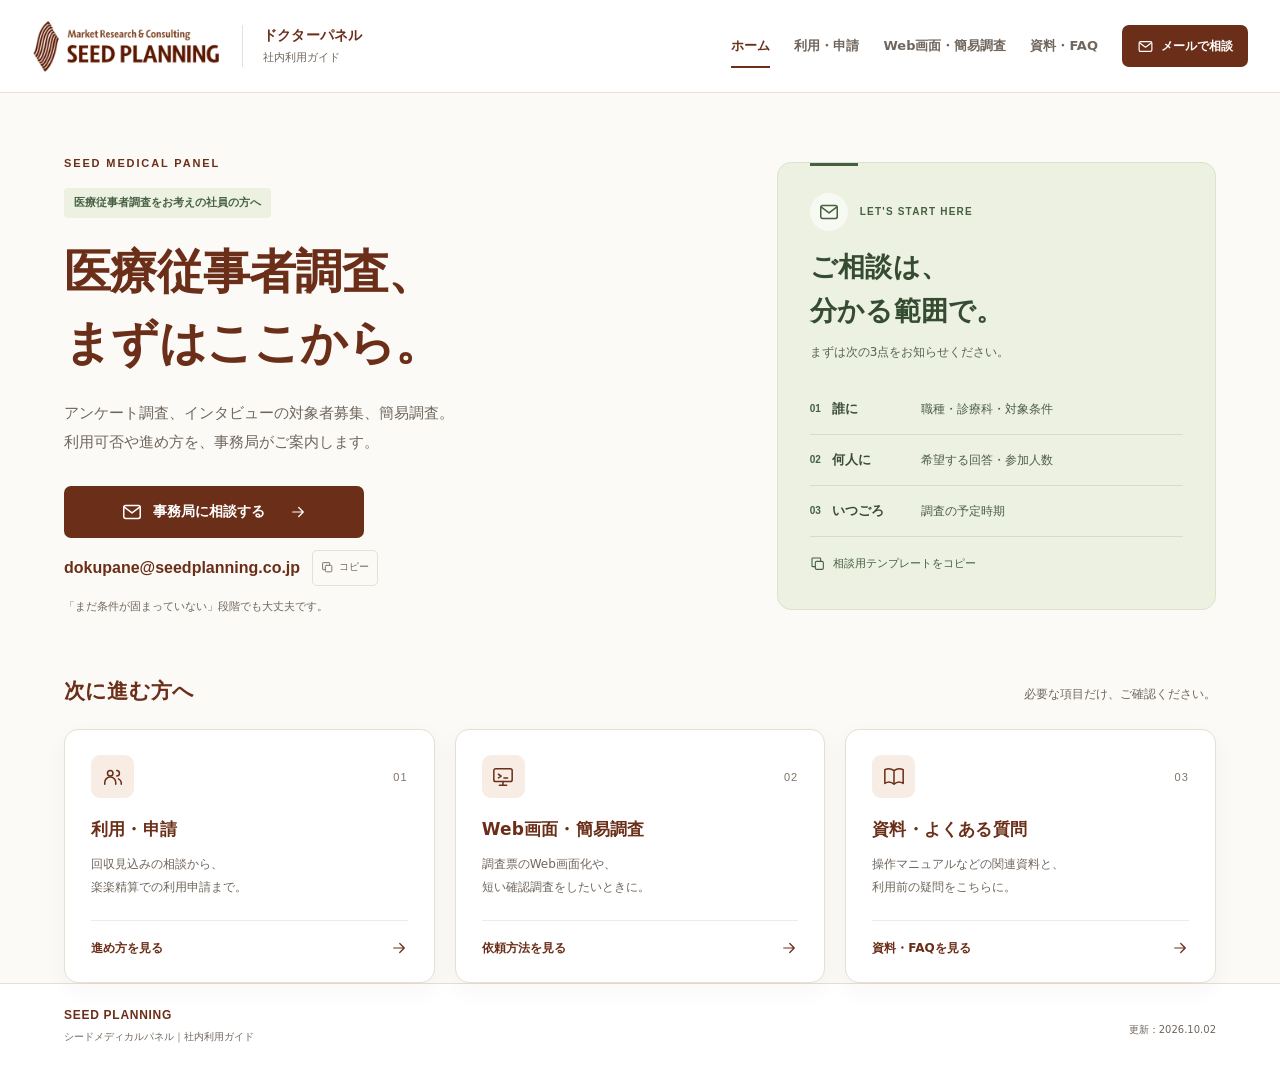
==== commit 4c19ae3a: "Add files via upload" ====
--- a/index.html
+++ b/index.html
@@ -25,7 +25,7 @@
  <a class="quick-card" href="resources.html"><div class="card-top"><span class="icon-tile"><svg class="icon " width="24" height="24" viewBox="0 0 24 24" fill="none" stroke="currentColor" stroke-width="1.65" stroke-linecap="round" stroke-linejoin="round" aria-hidden="true"><path d="M12 5c-4-3-8-2-10-1v15c3-2 7-2 10 1 3-3 7-3 10-1V4c-2-1-6-2-10 1v15"/></svg></span><span class="card-number">03</span></div><h3>資料・よくある質問</h3><p>操作マニュアルなどの関連資料と、<br>利用前の疑問をこちらに。</p><span class="card-link">資料・FAQを見る <svg class="icon " width="24" height="24" viewBox="0 0 24 24" fill="none" stroke="currentColor" stroke-width="1.65" stroke-linecap="round" stroke-linejoin="round" aria-hidden="true"><path d="M5 12h14M13 6l6 6-6 6"/></svg></span></a>
  </div>
 </section>
-<div class="home-note"><svg class="icon " width="24" height="24" viewBox="0 0 24 24" fill="none" stroke="currentColor" stroke-width="1.65" stroke-linecap="round" stroke-linejoin="round" aria-hidden="true"><path d="m5 12 4 4L19 6"/></svg><p>新しい管理画面の操作を覚える前に、まずは案件のご相談から。</p></div>
-</div></main><footer class="site-footer"><div class="container footer-inner"><div><strong>SEED PLANNING</strong><span>シードメディカルパネル｜社内利用ガイド</span></div><div class="footer-right"><a href="index.html" data-link="companyPortal" data-ready-label="社内ポータルへ" hidden>社内ポータルへ</a><span>更新：<time datetime="2026-10-02" data-updated>2026.10.02 </time></span></div></div></footer>
+
+</div></main><footer class="site-footer"><div class="container footer-inner"><div><strong>SEED PLANNING</strong><span>シードメディカルパネル｜社内利用ガイド</span></div><div class="footer-right"><a href="index.html" data-link="companyPortal" data-ready-label="社内ポータルへ" hidden>社内ポータルへ</a><span>更新：<time datetime="2026-10-04" data-updated>2026.10.04 </time></span></div></div></footer>
  <div class="toast" role="status" aria-live="polite" aria-atomic="true" id="toast"></div>
  <dialog id="copy-dialog" aria-labelledby="copy-title"><form method="dialog"><button class="dialog-close" aria-label="閉じる">×</button></form><h2 id="copy-title">テキストをコピー</h2><p>下のテキストを選択し、コピーしてください。</p><textarea id="copy-value" readonly aria-label="コピーするテキスト" rows="10"></textarea></dialog></body></html>
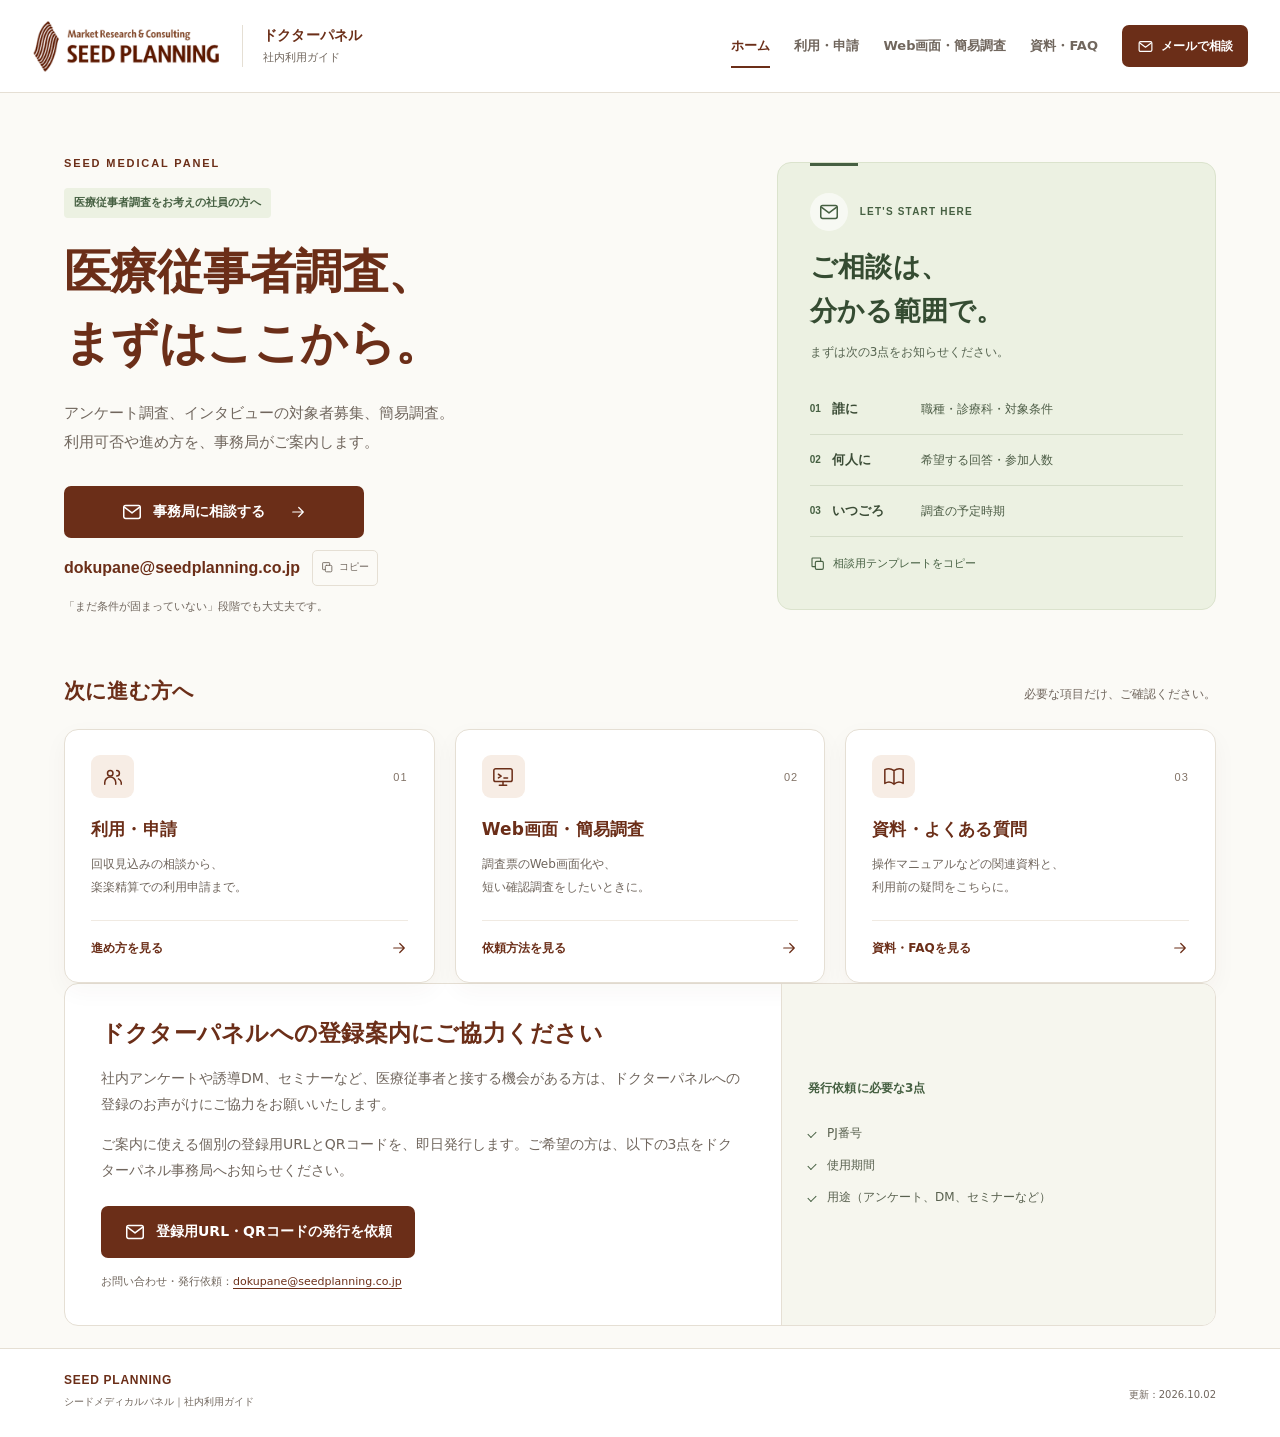
==== commit 3abc6418: "Add files via upload" ====
--- a/index.html
+++ b/index.html
@@ -25,7 +25,19 @@
  <a class="quick-card" href="resources.html"><div class="card-top"><span class="icon-tile"><svg class="icon " width="24" height="24" viewBox="0 0 24 24" fill="none" stroke="currentColor" stroke-width="1.65" stroke-linecap="round" stroke-linejoin="round" aria-hidden="true"><path d="M12 5c-4-3-8-2-10-1v15c3-2 7-2 10 1 3-3 7-3 10-1V4c-2-1-6-2-10 1v15"/></svg></span><span class="card-number">03</span></div><h3>資料・よくある質問</h3><p>操作マニュアルなどの関連資料と、<br>利用前の疑問をこちらに。</p><span class="card-link">資料・FAQを見る <svg class="icon " width="24" height="24" viewBox="0 0 24 24" fill="none" stroke="currentColor" stroke-width="1.65" stroke-linecap="round" stroke-linejoin="round" aria-hidden="true"><path d="M5 12h14M13 6l6 6-6 6"/></svg></span></a>
  </div>
 </section>
-
-</div></main><footer class="site-footer"><div class="container footer-inner"><div><strong>SEED PLANNING</strong><span>シードメディカルパネル｜社内利用ガイド</span></div><div class="footer-right"><a href="index.html" data-link="companyPortal" data-ready-label="社内ポータルへ" hidden>社内ポータルへ</a><span>更新：<time datetime="2026-10-04" data-updated>2026.10.04 </time></span></div></div></footer>
+<section class="process-card registration-section" id="registration-support" aria-labelledby="registration-title">
+ <div class="process-main">
+  <h2 id="registration-title">ドクターパネルへの登録案内にご協力ください</h2>
+  <p>社内アンケートや誘導DM、セミナーなど、医療従事者と接する機会がある方は、ドクターパネルへの登録のお声がけにご協力をお願いいたします。</p>
+  <p>ご案内に使える個別の登録用URLとQRコードを、即日発行します。ご希望の方は、以下の3点をドクターパネル事務局へお知らせください。</p>
+  <a class="button button-primary" href="mailto:dokupane@seedplanning.co.jp?subject=%E3%80%90%E3%83%89%E3%82%AF%E3%82%BF%E3%83%BC%E3%83%91%E3%83%8D%E3%83%AB%E3%80%91%E7%99%BB%E9%8C%B2%E7%94%A8URL%E3%83%BBQR%E3%82%B3%E3%83%BC%E3%83%89%E7%99%BA%E8%A1%8C%E4%BE%9D%E9%A0%BC&amp;body=PJ%E7%95%AA%E5%8F%B7%EF%BC%9A%0D%0A%E4%BD%BF%E7%94%A8%E6%9C%9F%E9%96%93%EF%BC%9A%0D%0A%E7%94%A8%E9%80%94%EF%BC%88%E3%82%A2%E3%83%B3%E3%82%B1%E3%83%BC%E3%83%88%E3%80%81DM%E3%80%81%E3%82%BB%E3%83%9F%E3%83%8A%E3%83%BC%E3%81%AA%E3%81%A9%EF%BC%89%EF%BC%9A%0D%0A" data-registration-request title="メール作成画面を開きます。送信はメールソフトで行ってください。"><svg class="icon " width="24" height="24" viewBox="0 0 24 24" fill="none" stroke="currentColor" stroke-width="1.65" stroke-linecap="round" stroke-linejoin="round" aria-hidden="true"><rect x="3" y="5" width="18" height="14" rx="2"/><path d="m4 7 8 6 8-6"/></svg><span>登録用URL・QRコードの発行を依頼</span></a>
+  <p class="note-text">お問い合わせ・発行依頼：<a href="mailto:dokupane@seedplanning.co.jp">dokupane@seedplanning.co.jp</a></p>
+ </div>
+ <aside class="process-aside" aria-label="発行依頼に必要な情報">
+  <h3>発行依頼に必要な3点</h3>
+  <ul class="check-list"><li>PJ番号</li><li>使用期間</li><li>用途（アンケート、DM、セミナーなど）</li></ul>
+ </aside>
+</section>
+</div></main><footer class="site-footer"><div class="container footer-inner"><div><strong>SEED PLANNING</strong><span>シードメディカルパネル｜社内利用ガイド</span></div><div class="footer-right"><a href="index.html" data-link="companyPortal" data-ready-label="社内ポータルへ" hidden>社内ポータルへ</a><span>更新：<time datetime="2026-10-05" data-updated>2026.10.05 </time></span></div></div></footer>
  <div class="toast" role="status" aria-live="polite" aria-atomic="true" id="toast"></div>
  <dialog id="copy-dialog" aria-labelledby="copy-title"><form method="dialog"><button class="dialog-close" aria-label="閉じる">×</button></form><h2 id="copy-title">テキストをコピー</h2><p>下のテキストを選択し、コピーしてください。</p><textarea id="copy-value" readonly aria-label="コピーするテキスト" rows="10"></textarea></dialog></body></html>
